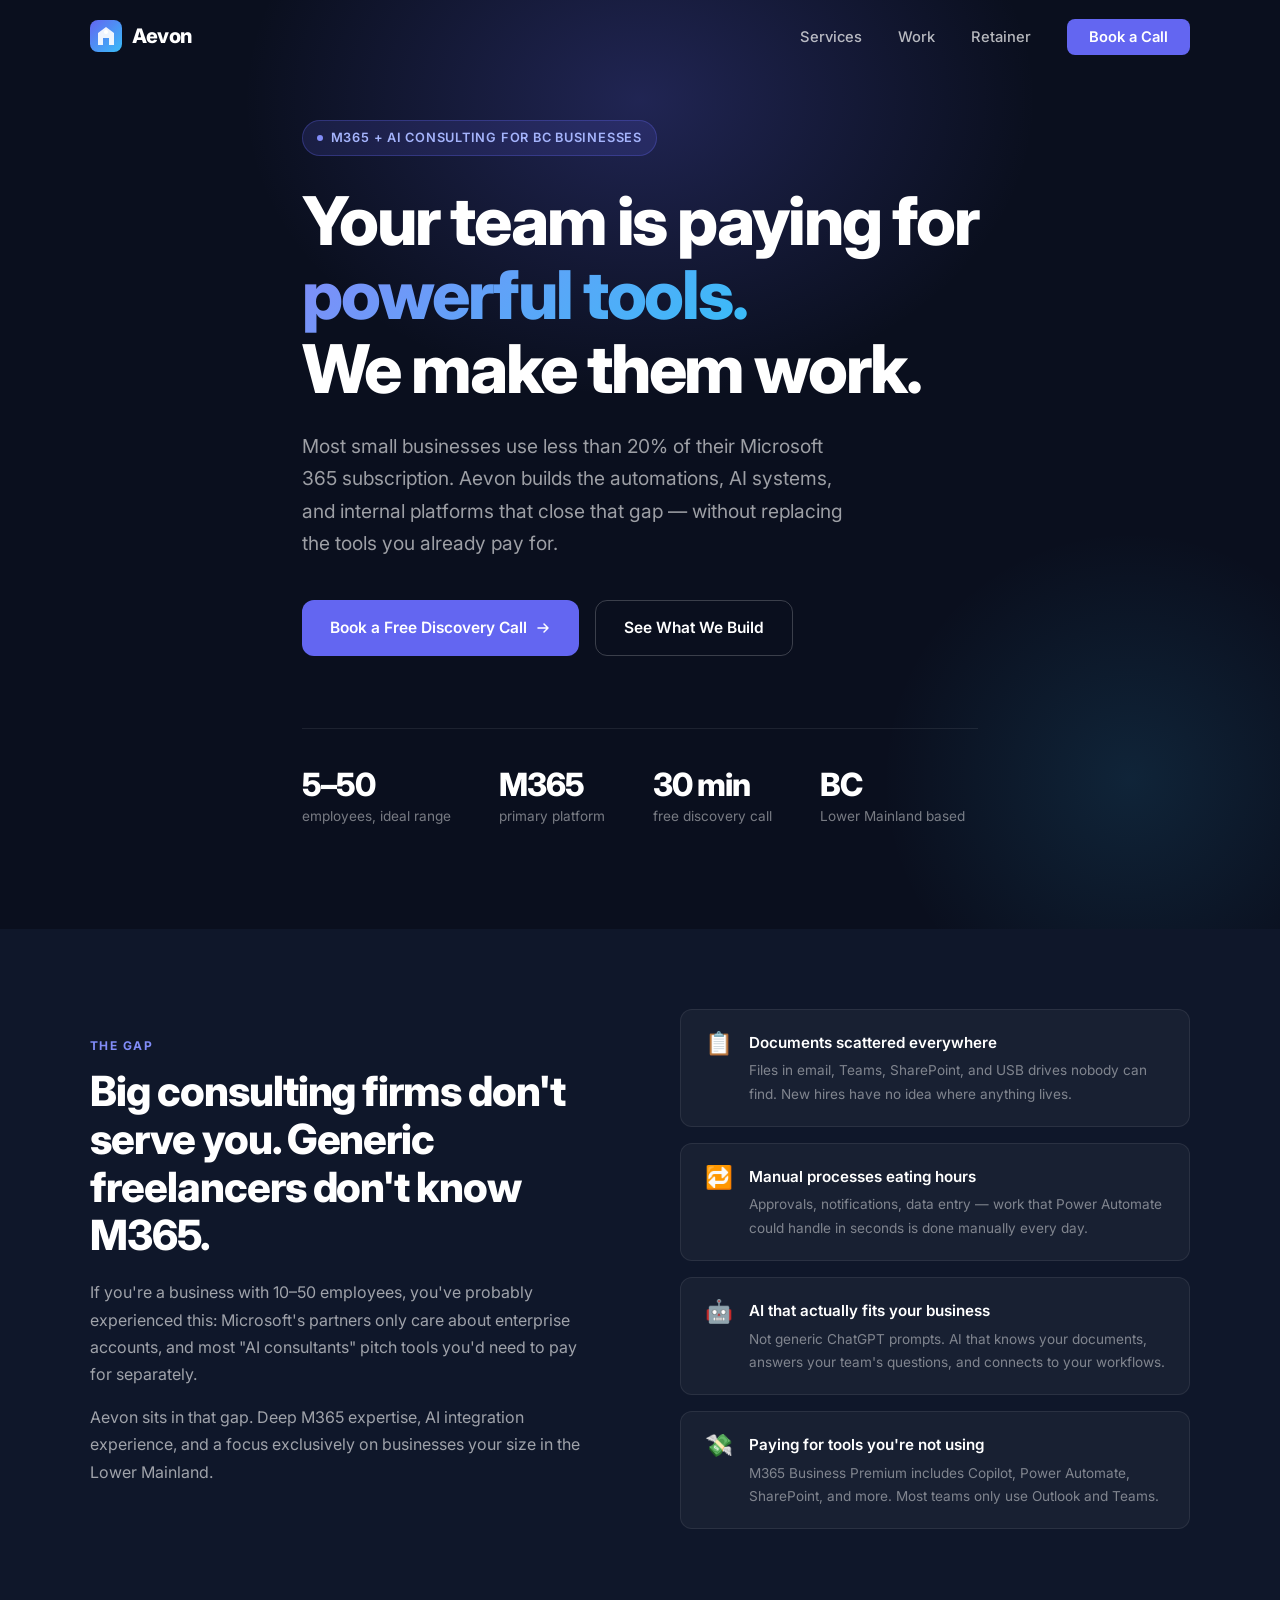
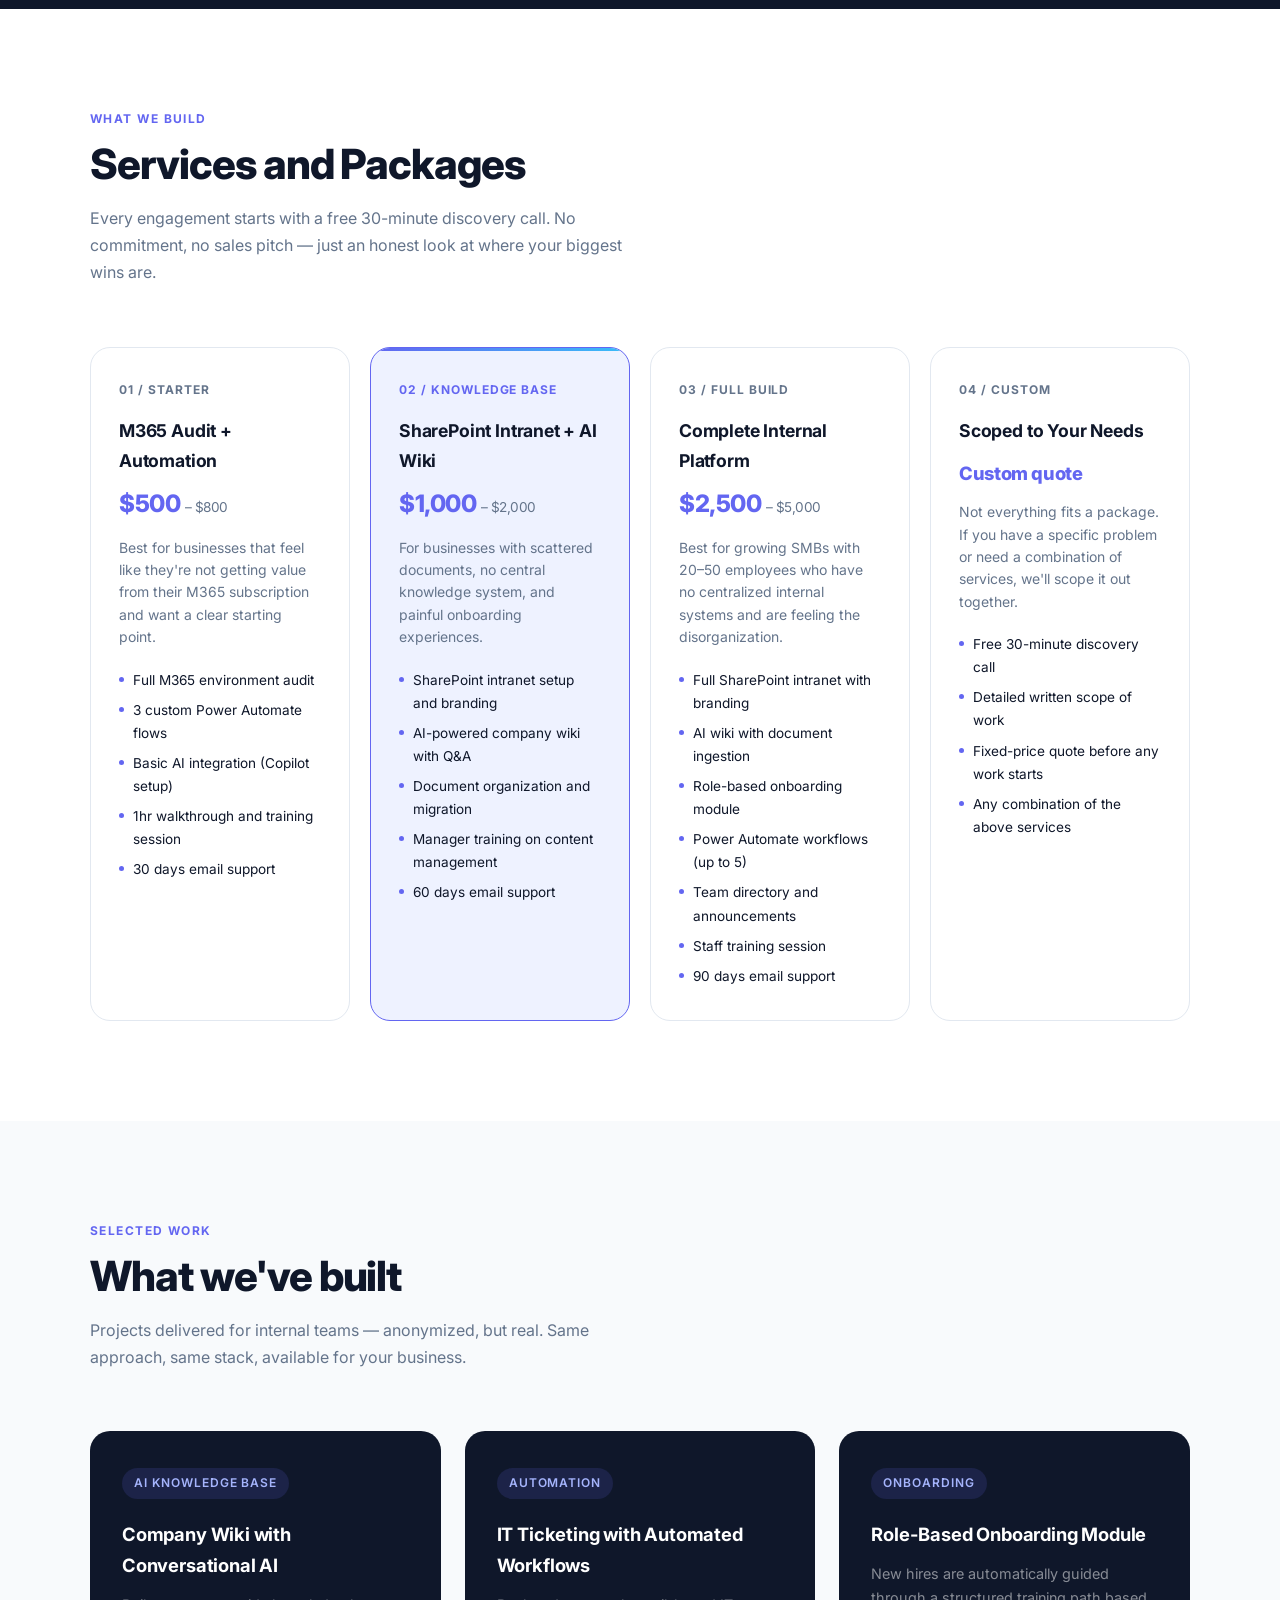
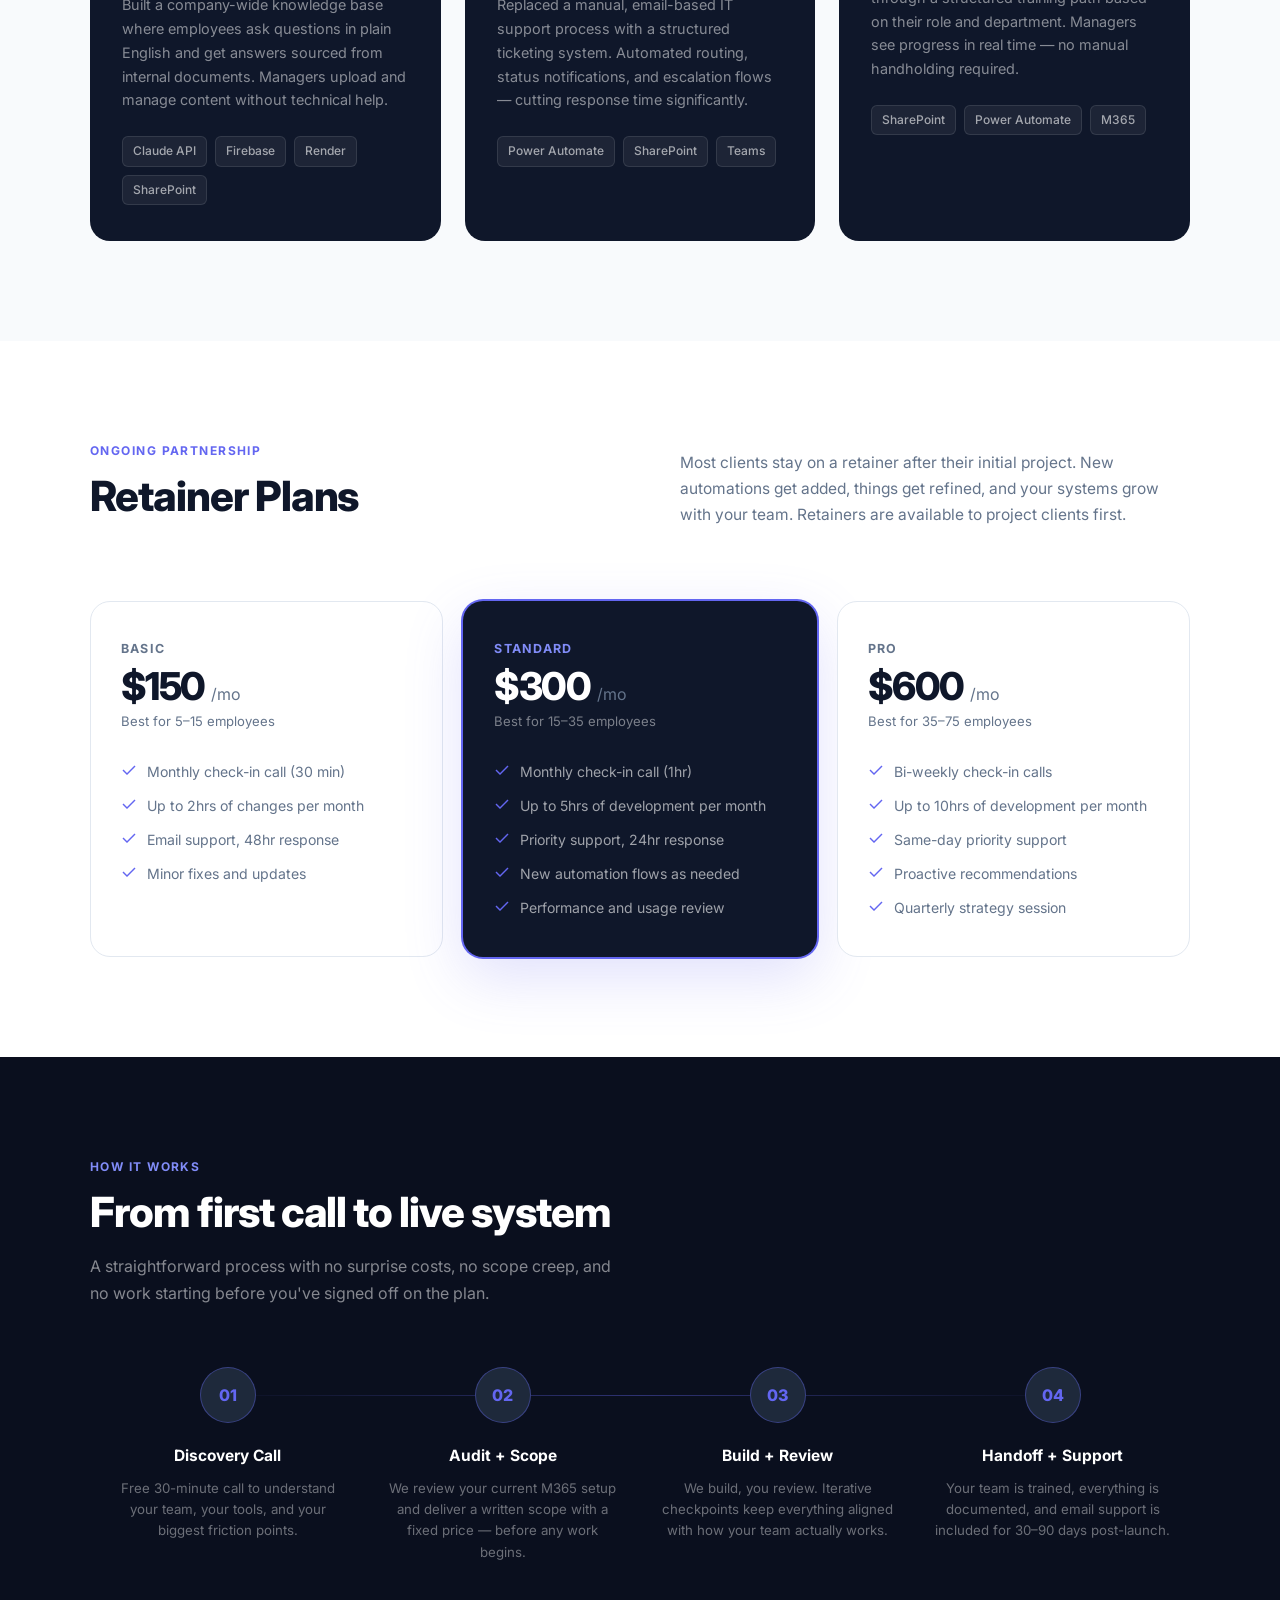
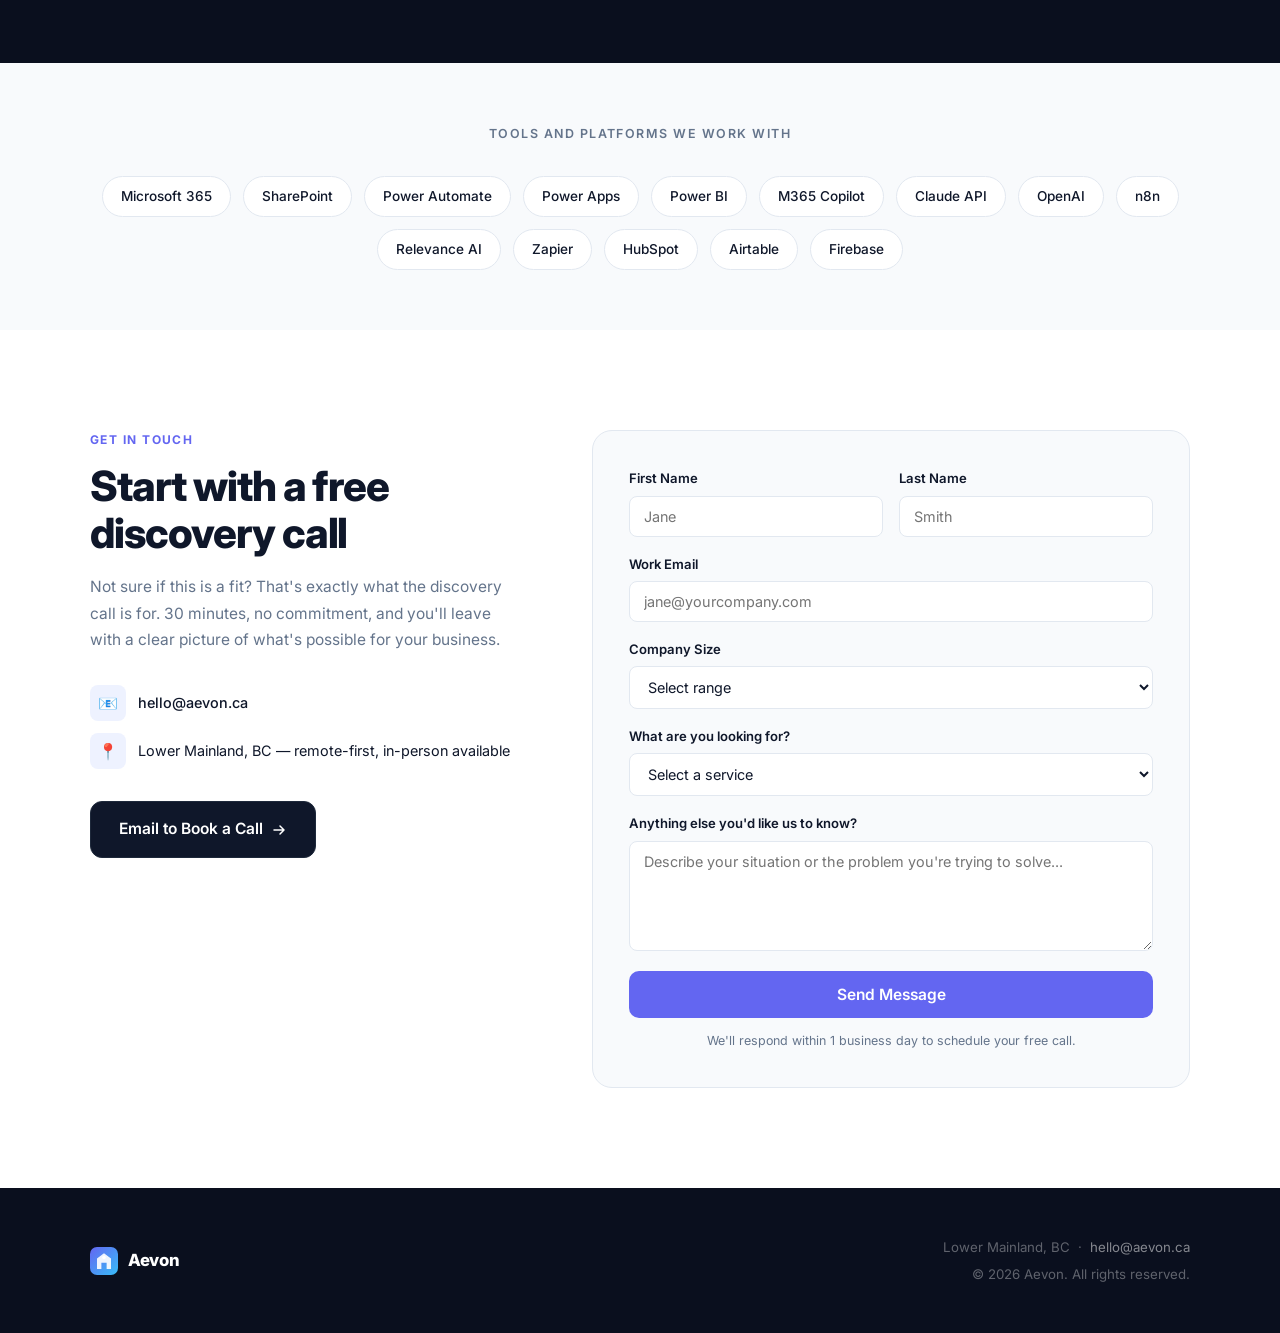
==== index.html @ 048c60d1 "Initial commit — Aevon website" ====
<!DOCTYPE html>
<html lang="en">
<head>
  <meta charset="UTF-8" />
  <meta name="viewport" content="width=device-width, initial-scale=1.0" />
  <title>Aevon | AI & Microsoft 365 Consulting for SMBs</title>
  <meta name="description" content="Aevon helps Lower Mainland businesses build AI-powered workflows and internal systems on Microsoft 365 — the platform you're already paying for." />
  <link rel="preconnect" href="https://fonts.googleapis.com" />
  <link rel="preconnect" href="https://fonts.gstatic.com" crossorigin />
  <link href="https://fonts.googleapis.com/css2?family=Inter:wght@300;400;500;600;700;800&display=swap" rel="stylesheet" />
  <style>
    *, *::before, *::after { box-sizing: border-box; margin: 0; padding: 0; }

    :root {
      --indigo:     #6366F1;
      --indigo-dk:  #4F46E5;
      --indigo-lt:  #EEF2FF;
      --sky:        #38BDF8;
      --dark:       #0A0F1E;
      --dark-2:     #0F172A;
      --dark-3:     #1E293B;
      --slate:      #334155;
      --text:       #0F172A;
      --text-sm:    #64748B;
      --border:     #E2E8F0;
      --bg-alt:     #F8FAFC;
      --white:      #FFFFFF;
      --radius:     12px;
      --radius-lg:  20px;
    }

    html { scroll-behavior: smooth; }

    body {
      font-family: 'Inter', sans-serif;
      font-size: 17px;
      line-height: 1.7;
      color: var(--text);
      background: var(--white);
      overflow-x: hidden;
    }

    /* ── NAV ── */
    nav {
      position: fixed;
      top: 0; left: 0; right: 0;
      z-index: 200;
      padding: 0 32px;
      transition: background 0.3s, box-shadow 0.3s;
    }
    nav.scrolled {
      background: rgba(10, 15, 30, 0.92);
      backdrop-filter: blur(12px);
      box-shadow: 0 1px 0 rgba(255,255,255,0.06);
    }
    .nav-inner {
      max-width: 1100px;
      margin: 0 auto;
      display: flex;
      align-items: center;
      justify-content: space-between;
      height: 72px;
    }
    .nav-logo {
      display: flex;
      align-items: center;
      gap: 10px;
      text-decoration: none;
    }
    .nav-logo-mark {
      width: 32px;
      height: 32px;
    }
    .nav-logo-text {
      font-size: 1.25rem;
      font-weight: 800;
      color: var(--white);
      letter-spacing: -0.02em;
    }
    .nav-links {
      display: flex;
      align-items: center;
      gap: 36px;
      list-style: none;
    }
    .nav-links a {
      text-decoration: none;
      color: rgba(255,255,255,0.7);
      font-weight: 500;
      font-size: 0.92rem;
      transition: color 0.2s;
    }
    .nav-links a:hover { color: var(--white); }
    .nav-cta {
      background: var(--indigo);
      color: var(--white) !important;
      padding: 9px 22px;
      border-radius: 8px;
      font-weight: 600 !important;
      transition: background 0.2s !important;
    }
    .nav-cta:hover { background: var(--indigo-dk) !important; }

    /* ── HERO ── */
    #hero {
      background: var(--dark);
      min-height: 100vh;
      display: flex;
      flex-direction: column;
      justify-content: center;
      padding: 120px 32px 100px;
      position: relative;
      overflow: hidden;
    }
    .hero-glow {
      position: absolute;
      top: -200px; left: 50%;
      transform: translateX(-50%);
      width: 800px; height: 600px;
      background: radial-gradient(ellipse, rgba(99,102,241,0.25) 0%, transparent 70%);
      pointer-events: none;
    }
    .hero-glow-2 {
      position: absolute;
      bottom: -100px; right: -100px;
      width: 500px; height: 500px;
      background: radial-gradient(ellipse, rgba(56,189,248,0.12) 0%, transparent 70%);
      pointer-events: none;
    }
    .hero-inner {
      max-width: 1100px;
      margin: 0 auto;
      position: relative;
      z-index: 1;
    }
    .hero-badge {
      display: inline-flex;
      align-items: center;
      gap: 8px;
      background: rgba(99,102,241,0.15);
      border: 1px solid rgba(99,102,241,0.3);
      color: #A5B4FC;
      font-size: 0.8rem;
      font-weight: 600;
      letter-spacing: 0.06em;
      text-transform: uppercase;
      padding: 6px 14px;
      border-radius: 100px;
      margin-bottom: 28px;
    }
    .hero-badge-dot {
      width: 6px; height: 6px;
      background: #818CF8;
      border-radius: 50%;
      animation: pulse 2s infinite;
    }
    @keyframes pulse {
      0%, 100% { opacity: 1; }
      50% { opacity: 0.4; }
    }
    h1 {
      font-size: clamp(2.6rem, 5.5vw, 4.2rem);
      font-weight: 800;
      line-height: 1.1;
      letter-spacing: -0.03em;
      color: var(--white);
      margin-bottom: 24px;
      max-width: 820px;
    }
    .gradient-text {
      background: linear-gradient(135deg, #818CF8 0%, #38BDF8 100%);
      -webkit-background-clip: text;
      -webkit-text-fill-color: transparent;
      background-clip: text;
    }
    .hero-sub {
      font-size: clamp(1rem, 2vw, 1.2rem);
      color: rgba(255,255,255,0.6);
      max-width: 560px;
      margin-bottom: 40px;
      font-weight: 400;
      line-height: 1.7;
    }
    .hero-ctas {
      display: flex;
      gap: 16px;
      flex-wrap: wrap;
    }
    .btn {
      display: inline-flex;
      align-items: center;
      gap: 8px;
      padding: 14px 28px;
      border-radius: var(--radius);
      font-size: 0.97rem;
      font-weight: 600;
      text-decoration: none;
      transition: all 0.2s;
      cursor: pointer;
      border: none;
    }
    .btn-primary {
      background: var(--indigo);
      color: var(--white);
    }
    .btn-primary:hover { background: var(--indigo-dk); transform: translateY(-1px); box-shadow: 0 8px 24px rgba(99,102,241,0.4); }
    .btn-outline {
      background: transparent;
      color: var(--white);
      border: 1px solid rgba(255,255,255,0.2);
    }
    .btn-outline:hover { border-color: rgba(255,255,255,0.5); background: rgba(255,255,255,0.05); }
    .btn-dark {
      background: var(--dark-2);
      color: var(--white);
      border: 1px solid var(--dark-3);
    }
    .btn-dark:hover { background: var(--dark-3); transform: translateY(-1px); }

    .hero-stats {
      display: flex;
      gap: 48px;
      margin-top: 72px;
      padding-top: 40px;
      border-top: 1px solid rgba(255,255,255,0.08);
      flex-wrap: wrap;
    }
    .stat-item {}
    .stat-num {
      font-size: 2rem;
      font-weight: 800;
      color: var(--white);
      letter-spacing: -0.03em;
      line-height: 1;
    }
    .stat-label {
      font-size: 0.85rem;
      color: rgba(255,255,255,0.45);
      margin-top: 4px;
    }

    /* ── SECTIONS ── */
    section { padding: 100px 32px; }
    .container { max-width: 1100px; margin: 0 auto; }
    .section-label {
      font-size: 0.75rem;
      font-weight: 700;
      letter-spacing: 0.12em;
      text-transform: uppercase;
      color: var(--indigo);
      margin-bottom: 12px;
    }
    h2 {
      font-size: clamp(1.8rem, 3.5vw, 2.6rem);
      font-weight: 800;
      letter-spacing: -0.025em;
      line-height: 1.15;
      margin-bottom: 16px;
    }
    .section-sub {
      color: var(--text-sm);
      max-width: 540px;
      margin-bottom: 60px;
      font-size: 1rem;
    }

    /* ── PROBLEM ── */
    #problem { background: var(--dark-2); padding: 80px 32px; }
    #problem h2 { color: var(--white); }
    .problem-inner {
      max-width: 1100px;
      margin: 0 auto;
      display: grid;
      grid-template-columns: 1fr 1fr;
      gap: 80px;
      align-items: center;
    }
    .problem-text .section-label { color: #818CF8; }
    .problem-text h2 { margin-bottom: 20px; }
    .problem-text p {
      color: rgba(255,255,255,0.6);
      margin-bottom: 16px;
      font-size: 1rem;
    }
    .problem-cards {
      display: flex;
      flex-direction: column;
      gap: 16px;
    }
    .problem-card {
      background: rgba(255,255,255,0.04);
      border: 1px solid rgba(255,255,255,0.08);
      border-radius: var(--radius);
      padding: 20px 24px;
      display: flex;
      align-items: flex-start;
      gap: 16px;
    }
    .problem-icon {
      font-size: 1.4rem;
      line-height: 1;
      flex-shrink: 0;
      margin-top: 2px;
    }
    .problem-card h4 {
      font-size: 0.95rem;
      font-weight: 600;
      color: var(--white);
      margin-bottom: 4px;
    }
    .problem-card p {
      font-size: 0.85rem;
      color: rgba(255,255,255,0.45);
      margin: 0;
    }

    /* ── SERVICES ── */
    #services { background: var(--white); }
    .services-grid {
      display: grid;
      grid-template-columns: repeat(auto-fit, minmax(260px, 1fr));
      gap: 20px;
    }
    .service-card {
      border: 1px solid var(--border);
      border-radius: var(--radius-lg);
      padding: 32px 28px;
      background: var(--white);
      transition: all 0.25s;
      position: relative;
      overflow: hidden;
    }
    .service-card::before {
      content: '';
      position: absolute;
      top: 0; left: 0; right: 0;
      height: 3px;
      background: linear-gradient(90deg, var(--indigo), var(--sky));
      opacity: 0;
      transition: opacity 0.25s;
    }
    .service-card:hover {
      box-shadow: 0 12px 40px rgba(0,0,0,0.1);
      transform: translateY(-3px);
      border-color: transparent;
    }
    .service-card:hover::before { opacity: 1; }
    .service-card.featured {
      border-color: var(--indigo);
      background: var(--indigo-lt);
    }
    .service-card.featured::before { opacity: 1; }
    .service-num {
      font-size: 0.75rem;
      font-weight: 700;
      color: var(--text-sm);
      letter-spacing: 0.08em;
      text-transform: uppercase;
      margin-bottom: 16px;
    }
    .service-card.featured .service-num { color: var(--indigo); }
    .service-card h3 {
      font-size: 1.1rem;
      font-weight: 700;
      color: var(--text);
      margin-bottom: 8px;
      letter-spacing: -0.01em;
    }
    .service-price {
      font-size: 1.5rem;
      font-weight: 800;
      color: var(--indigo);
      letter-spacing: -0.02em;
      margin-bottom: 12px;
    }
    .service-price span {
      font-size: 0.85rem;
      font-weight: 400;
      color: var(--text-sm);
    }
    .service-desc {
      font-size: 0.875rem;
      color: var(--text-sm);
      margin-bottom: 20px;
      line-height: 1.6;
    }
    .service-includes {
      list-style: none;
      display: flex;
      flex-direction: column;
      gap: 7px;
    }
    .service-includes li {
      font-size: 0.85rem;
      color: var(--text);
      display: flex;
      gap: 9px;
      align-items: flex-start;
    }
    .service-includes li::before {
      content: '';
      width: 5px; height: 5px;
      background: var(--indigo);
      border-radius: 50%;
      flex-shrink: 0;
      margin-top: 8px;
    }

    /* ── CASE STUDIES ── */
    #work { background: var(--bg-alt); }
    .work-grid {
      display: grid;
      grid-template-columns: repeat(auto-fit, minmax(320px, 1fr));
      gap: 24px;
    }
    .work-card {
      background: var(--dark-2);
      border-radius: var(--radius-lg);
      padding: 36px 32px;
      transition: transform 0.25s;
    }
    .work-card:hover { transform: translateY(-3px); }
    .work-tag {
      display: inline-block;
      background: rgba(99,102,241,0.15);
      color: #A5B4FC;
      font-size: 0.75rem;
      font-weight: 600;
      letter-spacing: 0.08em;
      text-transform: uppercase;
      padding: 5px 12px;
      border-radius: 100px;
      margin-bottom: 20px;
    }
    .work-card h3 {
      font-size: 1.15rem;
      font-weight: 700;
      color: var(--white);
      margin-bottom: 12px;
      letter-spacing: -0.01em;
    }
    .work-card p {
      font-size: 0.9rem;
      color: rgba(255,255,255,0.5);
      margin-bottom: 24px;
      line-height: 1.65;
    }
    .work-stack {
      display: flex;
      flex-wrap: wrap;
      gap: 8px;
    }
    .stack-tag {
      background: rgba(255,255,255,0.06);
      border: 1px solid rgba(255,255,255,0.1);
      color: rgba(255,255,255,0.6);
      font-size: 0.75rem;
      font-weight: 500;
      padding: 4px 10px;
      border-radius: 6px;
    }

    /* ── RETAINER / PRICING ── */
    #pricing { background: var(--white); }
    .pricing-intro {
      display: grid;
      grid-template-columns: 1fr 1fr;
      gap: 80px;
      align-items: center;
      margin-bottom: 64px;
    }
    .pricing-intro p { color: var(--text-sm); font-size: 0.97rem; }
    .pricing-grid {
      display: grid;
      grid-template-columns: repeat(3, 1fr);
      gap: 20px;
    }
    .pricing-card {
      border: 1px solid var(--border);
      border-radius: var(--radius-lg);
      padding: 36px 30px;
      background: var(--white);
      transition: all 0.25s;
    }
    .pricing-card:hover { box-shadow: 0 12px 40px rgba(0,0,0,0.08); transform: translateY(-2px); }
    .pricing-card.featured {
      background: var(--dark-2);
      border-color: transparent;
      box-shadow: 0 0 0 2px var(--indigo), 0 20px 60px rgba(99,102,241,0.2);
    }
    .pricing-tier {
      font-size: 0.78rem;
      font-weight: 700;
      letter-spacing: 0.1em;
      text-transform: uppercase;
      color: var(--text-sm);
      margin-bottom: 8px;
    }
    .pricing-card.featured .pricing-tier { color: #818CF8; }
    .pricing-amount {
      font-size: 2.4rem;
      font-weight: 800;
      letter-spacing: -0.04em;
      color: var(--text);
      line-height: 1;
      margin-bottom: 4px;
    }
    .pricing-card.featured .pricing-amount { color: var(--white); }
    .pricing-amount span {
      font-size: 1rem;
      font-weight: 400;
      color: var(--text-sm);
      letter-spacing: 0;
    }
    .pricing-size {
      font-size: 0.82rem;
      color: var(--text-sm);
      margin-bottom: 28px;
    }
    .pricing-card.featured .pricing-size { color: rgba(255,255,255,0.45); }
    .pricing-list {
      list-style: none;
      display: flex;
      flex-direction: column;
      gap: 10px;
    }
    .pricing-list li {
      font-size: 0.88rem;
      color: var(--text-sm);
      display: flex;
      gap: 10px;
      align-items: flex-start;
    }
    .pricing-card.featured .pricing-list li { color: rgba(255,255,255,0.6); }
    .pricing-list li::before {
      content: '';
      width: 16px; height: 16px;
      background: url("data:image/svg+xml,%3Csvg xmlns='http://www.w3.org/2000/svg' viewBox='0 0 16 16'%3E%3Cpath fill='%236366F1' d='M13.5 3.5L6 11 2.5 7.5l-1 1L6 13l8.5-8.5z'/%3E%3C/svg%3E") center/contain no-repeat;
      flex-shrink: 0;
      margin-top: 2px;
    }

    /* ── PROCESS ── */
    #process { background: var(--dark); padding: 100px 32px; }
    #process .section-label { color: #818CF8; }
    #process h2 { color: var(--white); }
    #process .section-sub { color: rgba(255,255,255,0.5); }
    .process-steps {
      display: grid;
      grid-template-columns: repeat(4, 1fr);
      gap: 0;
      margin-top: 60px;
      position: relative;
    }
    .process-steps::before {
      content: '';
      position: absolute;
      top: 28px; left: 10%; right: 10%;
      height: 1px;
      background: linear-gradient(90deg, transparent, rgba(99,102,241,0.4), transparent);
    }
    .process-step {
      text-align: center;
      padding: 0 20px;
      position: relative;
      z-index: 1;
    }
    .step-circle {
      width: 56px; height: 56px;
      border-radius: 50%;
      background: var(--dark-3);
      border: 1px solid rgba(99,102,241,0.4);
      display: flex;
      align-items: center;
      justify-content: center;
      margin: 0 auto 20px;
      font-size: 1rem;
      font-weight: 800;
      color: var(--indigo);
    }
    .process-step h4 {
      font-size: 0.97rem;
      font-weight: 700;
      color: var(--white);
      margin-bottom: 8px;
    }
    .process-step p {
      font-size: 0.83rem;
      color: rgba(255,255,255,0.4);
      line-height: 1.6;
    }

    /* ── STACK ── */
    #stack { background: var(--bg-alt); padding: 60px 32px; }
    .stack-inner {
      max-width: 1100px;
      margin: 0 auto;
      text-align: center;
    }
    .stack-label {
      font-size: 0.78rem;
      font-weight: 600;
      letter-spacing: 0.12em;
      text-transform: uppercase;
      color: var(--text-sm);
      margin-bottom: 32px;
    }
    .stack-pills {
      display: flex;
      flex-wrap: wrap;
      justify-content: center;
      gap: 12px;
    }
    .stack-pill {
      background: var(--white);
      border: 1px solid var(--border);
      color: var(--text);
      font-size: 0.85rem;
      font-weight: 500;
      padding: 8px 18px;
      border-radius: 100px;
      transition: all 0.2s;
    }
    .stack-pill:hover {
      border-color: var(--indigo);
      color: var(--indigo);
      background: var(--indigo-lt);
    }

    /* ── CTA / CONTACT ── */
    #contact { background: var(--white); }
    .contact-inner {
      max-width: 1100px;
      margin: 0 auto;
      display: grid;
      grid-template-columns: 1fr 1fr;
      gap: 80px;
      align-items: start;
    }
    .contact-left h2 { margin-bottom: 16px; }
    .contact-left p { color: var(--text-sm); font-size: 0.97rem; margin-bottom: 32px; }
    .contact-detail {
      display: flex;
      flex-direction: column;
      gap: 12px;
      margin-bottom: 32px;
    }
    .contact-row {
      display: flex;
      align-items: center;
      gap: 12px;
      font-size: 0.9rem;
    }
    .contact-row-icon {
      width: 36px; height: 36px;
      border-radius: 8px;
      background: var(--indigo-lt);
      display: flex;
      align-items: center;
      justify-content: center;
      font-size: 1rem;
      flex-shrink: 0;
    }
    .contact-row a {
      color: var(--text);
      text-decoration: none;
      font-weight: 500;
    }
    .contact-row a:hover { color: var(--indigo); }
    .contact-form {
      background: var(--bg-alt);
      border: 1px solid var(--border);
      border-radius: var(--radius-lg);
      padding: 36px;
    }
    .form-row {
      display: grid;
      grid-template-columns: 1fr 1fr;
      gap: 16px;
    }
    .form-group {
      display: flex;
      flex-direction: column;
      gap: 6px;
      margin-bottom: 16px;
    }
    .form-group label {
      font-size: 0.82rem;
      font-weight: 600;
      color: var(--text);
    }
    .form-group input,
    .form-group select,
    .form-group textarea {
      padding: 11px 14px;
      border: 1px solid var(--border);
      border-radius: 8px;
      font-family: 'Inter', sans-serif;
      font-size: 0.9rem;
      color: var(--text);
      background: var(--white);
      transition: border-color 0.2s, box-shadow 0.2s;
      outline: none;
    }
    .form-group input:focus,
    .form-group select:focus,
    .form-group textarea:focus {
      border-color: var(--indigo);
      box-shadow: 0 0 0 3px rgba(99,102,241,0.1);
    }
    .form-group textarea { resize: vertical; min-height: 110px; }
    .form-submit {
      width: 100%;
      padding: 14px;
      background: var(--indigo);
      color: var(--white);
      border: none;
      border-radius: 10px;
      font-family: 'Inter', sans-serif;
      font-size: 0.97rem;
      font-weight: 600;
      cursor: pointer;
      transition: all 0.2s;
      margin-top: 4px;
    }
    .form-submit:hover { background: var(--indigo-dk); transform: translateY(-1px); box-shadow: 0 6px 20px rgba(99,102,241,0.35); }
    .form-note { font-size: 0.78rem; color: var(--text-sm); margin-top: 12px; text-align: center; }

    /* ── FOOTER ── */
    footer {
      background: var(--dark);
      padding: 48px 32px;
    }
    .footer-inner {
      max-width: 1100px;
      margin: 0 auto;
      display: flex;
      justify-content: space-between;
      align-items: center;
    }
    .footer-logo {
      display: flex;
      align-items: center;
      gap: 10px;
    }
    .footer-logo-text {
      font-size: 1.05rem;
      font-weight: 800;
      color: var(--white);
      letter-spacing: -0.02em;
    }
    .footer-right {
      text-align: right;
      font-size: 0.83rem;
      color: rgba(255,255,255,0.35);
    }
    .footer-right a { color: rgba(255,255,255,0.5); text-decoration: none; }
    .footer-right a:hover { color: var(--white); }

    /* ── RESPONSIVE ── */
    @media (max-width: 900px) {
      .problem-inner,
      .pricing-intro,
      .contact-inner { grid-template-columns: 1fr; gap: 40px; }
      .pricing-grid { grid-template-columns: 1fr; max-width: 420px; }
      .process-steps { grid-template-columns: 1fr 1fr; gap: 40px; }
      .process-steps::before { display: none; }
    }
    @media (max-width: 640px) {
      section { padding: 72px 20px; }
      nav { padding: 0 20px; }
      #hero { padding: 110px 20px 80px; }
      .nav-links { display: none; }
      .form-row { grid-template-columns: 1fr; }
      .process-steps { grid-template-columns: 1fr; }
      .footer-inner { flex-direction: column; gap: 16px; text-align: center; }
      .footer-right { text-align: center; }
      .hero-stats { gap: 28px; }
    }
  </style>
</head>
<body>

<!-- NAV -->
<nav id="nav">
  <div class="nav-inner">
    <a href="#" class="nav-logo">
      <svg class="nav-logo-mark" viewBox="0 0 32 32" fill="none" xmlns="http://www.w3.org/2000/svg">
        <rect width="32" height="32" rx="8" fill="url(#logo-grad)"/>
        <path d="M16 7L8 13v12h5v-7h6v7h5V13L16 7z" fill="white" fill-opacity="0.9"/>
        <circle cx="16" cy="12" r="2" fill="white"/>
        <defs>
          <linearGradient id="logo-grad" x1="0" y1="0" x2="32" y2="32" gradientUnits="userSpaceOnUse">
            <stop stop-color="#6366F1"/>
            <stop offset="1" stop-color="#38BDF8"/>
          </linearGradient>
        </defs>
      </svg>
      <span class="nav-logo-text">Aevon</span>
    </a>
    <ul class="nav-links">
      <li><a href="#services">Services</a></li>
      <li><a href="#work">Work</a></li>
      <li><a href="#pricing">Retainer</a></li>
      <li><a href="#contact" class="nav-cta">Book a Call</a></li>
    </ul>
  </div>
</nav>

<!-- HERO -->
<section id="hero">
  <div class="hero-glow"></div>
  <div class="hero-glow-2"></div>
  <div class="hero-inner">
    <div class="hero-badge">
      <span class="hero-badge-dot"></span>
      M365 + AI Consulting for BC Businesses
    </div>
    <h1>Your team is paying for<br><span class="gradient-text">powerful tools.</span><br>We make them work.</h1>
    <p class="hero-sub">Most small businesses use less than 20% of their Microsoft 365 subscription. Aevon builds the automations, AI systems, and internal platforms that close that gap — without replacing the tools you already pay for.</p>
    <div class="hero-ctas">
      <a href="#contact" class="btn btn-primary">
        Book a Free Discovery Call
        <svg width="16" height="16" viewBox="0 0 16 16" fill="none"><path d="M3 8h10M9 4l4 4-4 4" stroke="currentColor" stroke-width="1.5" stroke-linecap="round" stroke-linejoin="round"/></svg>
      </a>
      <a href="#services" class="btn btn-outline">See What We Build</a>
    </div>
    <div class="hero-stats">
      <div class="stat-item">
        <div class="stat-num">5–50</div>
        <div class="stat-label">employees, ideal range</div>
      </div>
      <div class="stat-item">
        <div class="stat-num">M365</div>
        <div class="stat-label">primary platform</div>
      </div>
      <div class="stat-item">
        <div class="stat-num">30 min</div>
        <div class="stat-label">free discovery call</div>
      </div>
      <div class="stat-item">
        <div class="stat-num">BC</div>
        <div class="stat-label">Lower Mainland based</div>
      </div>
    </div>
  </div>
</section>

<!-- PROBLEM -->
<section id="problem">
  <div class="problem-inner">
    <div class="problem-text">
      <div class="section-label">The Gap</div>
      <h2>Big consulting firms don't serve you. Generic freelancers don't know M365.</h2>
      <p>If you're a business with 10–50 employees, you've probably experienced this: Microsoft's partners only care about enterprise accounts, and most "AI consultants" pitch tools you'd need to pay for separately.</p>
      <p>Aevon sits in that gap. Deep M365 expertise, AI integration experience, and a focus exclusively on businesses your size in the Lower Mainland.</p>
    </div>
    <div class="problem-cards">
      <div class="problem-card">
        <div class="problem-icon">📋</div>
        <div>
          <h4>Documents scattered everywhere</h4>
          <p>Files in email, Teams, SharePoint, and USB drives nobody can find. New hires have no idea where anything lives.</p>
        </div>
      </div>
      <div class="problem-card">
        <div class="problem-icon">🔁</div>
        <div>
          <h4>Manual processes eating hours</h4>
          <p>Approvals, notifications, data entry — work that Power Automate could handle in seconds is done manually every day.</p>
        </div>
      </div>
      <div class="problem-card">
        <div class="problem-icon">🤖</div>
        <div>
          <h4>AI that actually fits your business</h4>
          <p>Not generic ChatGPT prompts. AI that knows your documents, answers your team's questions, and connects to your workflows.</p>
        </div>
      </div>
      <div class="problem-card">
        <div class="problem-icon">💸</div>
        <div>
          <h4>Paying for tools you're not using</h4>
          <p>M365 Business Premium includes Copilot, Power Automate, SharePoint, and more. Most teams only use Outlook and Teams.</p>
        </div>
      </div>
    </div>
  </div>
</section>

<!-- SERVICES -->
<section id="services">
  <div class="container">
    <div class="section-label">What We Build</div>
    <h2>Services and Packages</h2>
    <p class="section-sub">Every engagement starts with a free 30-minute discovery call. No commitment, no sales pitch — just an honest look at where your biggest wins are.</p>

    <div class="services-grid">

      <div class="service-card">
        <div class="service-num">01 / Starter</div>
        <h3>M365 Audit + Automation</h3>
        <div class="service-price">$500 <span>– $800</span></div>
        <p class="service-desc">Best for businesses that feel like they're not getting value from their M365 subscription and want a clear starting point.</p>
        <ul class="service-includes">
          <li>Full M365 environment audit</li>
          <li>3 custom Power Automate flows</li>
          <li>Basic AI integration (Copilot setup)</li>
          <li>1hr walkthrough and training session</li>
          <li>30 days email support</li>
        </ul>
      </div>

      <div class="service-card featured">
        <div class="service-num">02 / Knowledge Base</div>
        <h3>SharePoint Intranet + AI Wiki</h3>
        <div class="service-price">$1,000 <span>– $2,000</span></div>
        <p class="service-desc">For businesses with scattered documents, no central knowledge system, and painful onboarding experiences.</p>
        <ul class="service-includes">
          <li>SharePoint intranet setup and branding</li>
          <li>AI-powered company wiki with Q&A</li>
          <li>Document organization and migration</li>
          <li>Manager training on content management</li>
          <li>60 days email support</li>
        </ul>
      </div>

      <div class="service-card">
        <div class="service-num">03 / Full Build</div>
        <h3>Complete Internal Platform</h3>
        <div class="service-price">$2,500 <span>– $5,000</span></div>
        <p class="service-desc">Best for growing SMBs with 20–50 employees who have no centralized internal systems and are feeling the disorganization.</p>
        <ul class="service-includes">
          <li>Full SharePoint intranet with branding</li>
          <li>AI wiki with document ingestion</li>
          <li>Role-based onboarding module</li>
          <li>Power Automate workflows (up to 5)</li>
          <li>Team directory and announcements</li>
          <li>Staff training session</li>
          <li>90 days email support</li>
        </ul>
      </div>

      <div class="service-card">
        <div class="service-num">04 / Custom</div>
        <h3>Scoped to Your Needs</h3>
        <div class="service-price" style="font-size:1.15rem; padding-top:4px;">Custom quote</div>
        <p class="service-desc">Not everything fits a package. If you have a specific problem or need a combination of services, we'll scope it out together.</p>
        <ul class="service-includes">
          <li>Free 30-minute discovery call</li>
          <li>Detailed written scope of work</li>
          <li>Fixed-price quote before any work starts</li>
          <li>Any combination of the above services</li>
        </ul>
      </div>

    </div>
  </div>
</section>

<!-- CASE STUDIES -->
<section id="work">
  <div class="container">
    <div class="section-label">Selected Work</div>
    <h2>What we've built</h2>
    <p class="section-sub">Projects delivered for internal teams — anonymized, but real. Same approach, same stack, available for your business.</p>

    <div class="work-grid">

      <div class="work-card">
        <span class="work-tag">AI Knowledge Base</span>
        <h3>Company Wiki with Conversational AI</h3>
        <p>Built a company-wide knowledge base where employees ask questions in plain English and get answers sourced from internal documents. Managers upload and manage content without technical help.</p>
        <div class="work-stack">
          <span class="stack-tag">Claude API</span>
          <span class="stack-tag">Firebase</span>
          <span class="stack-tag">Render</span>
          <span class="stack-tag">SharePoint</span>
        </div>
      </div>

      <div class="work-card">
        <span class="work-tag">Automation</span>
        <h3>IT Ticketing with Automated Workflows</h3>
        <p>Replaced a manual, email-based IT support process with a structured ticketing system. Automated routing, status notifications, and escalation flows — cutting response time significantly.</p>
        <div class="work-stack">
          <span class="stack-tag">Power Automate</span>
          <span class="stack-tag">SharePoint</span>
          <span class="stack-tag">Teams</span>
        </div>
      </div>

      <div class="work-card">
        <span class="work-tag">Onboarding</span>
        <h3>Role-Based Onboarding Module</h3>
        <p>New hires are automatically guided through a structured training path based on their role and department. Managers see progress in real time — no manual handholding required.</p>
        <div class="work-stack">
          <span class="stack-tag">SharePoint</span>
          <span class="stack-tag">Power Automate</span>
          <span class="stack-tag">M365</span>
        </div>
      </div>

    </div>
  </div>
</section>

<!-- RETAINER PRICING -->
<section id="pricing">
  <div class="container">
    <div class="pricing-intro">
      <div>
        <div class="section-label">Ongoing Partnership</div>
        <h2>Retainer Plans</h2>
      </div>
      <div>
        <p>Most clients stay on a retainer after their initial project. New automations get added, things get refined, and your systems grow with your team. Retainers are available to project clients first.</p>
      </div>
    </div>

    <div class="pricing-grid">

      <div class="pricing-card">
        <div class="pricing-tier">Basic</div>
        <div class="pricing-amount">$150 <span>/mo</span></div>
        <div class="pricing-size">Best for 5–15 employees</div>
        <ul class="pricing-list">
          <li>Monthly check-in call (30 min)</li>
          <li>Up to 2hrs of changes per month</li>
          <li>Email support, 48hr response</li>
          <li>Minor fixes and updates</li>
        </ul>
      </div>

      <div class="pricing-card featured">
        <div class="pricing-tier">Standard</div>
        <div class="pricing-amount">$300 <span>/mo</span></div>
        <div class="pricing-size">Best for 15–35 employees</div>
        <ul class="pricing-list">
          <li>Monthly check-in call (1hr)</li>
          <li>Up to 5hrs of development per month</li>
          <li>Priority support, 24hr response</li>
          <li>New automation flows as needed</li>
          <li>Performance and usage review</li>
        </ul>
      </div>

      <div class="pricing-card">
        <div class="pricing-tier">Pro</div>
        <div class="pricing-amount">$600 <span>/mo</span></div>
        <div class="pricing-size">Best for 35–75 employees</div>
        <ul class="pricing-list">
          <li>Bi-weekly check-in calls</li>
          <li>Up to 10hrs of development per month</li>
          <li>Same-day priority support</li>
          <li>Proactive recommendations</li>
          <li>Quarterly strategy session</li>
        </ul>
      </div>

    </div>
  </div>
</section>

<!-- PROCESS -->
<section id="process">
  <div class="container">
    <div class="section-label">How It Works</div>
    <h2>From first call to live system</h2>
    <p class="section-sub">A straightforward process with no surprise costs, no scope creep, and no work starting before you've signed off on the plan.</p>

    <div class="process-steps">
      <div class="process-step">
        <div class="step-circle">01</div>
        <h4>Discovery Call</h4>
        <p>Free 30-minute call to understand your team, your tools, and your biggest friction points.</p>
      </div>
      <div class="process-step">
        <div class="step-circle">02</div>
        <h4>Audit + Scope</h4>
        <p>We review your current M365 setup and deliver a written scope with a fixed price — before any work begins.</p>
      </div>
      <div class="process-step">
        <div class="step-circle">03</div>
        <h4>Build + Review</h4>
        <p>We build, you review. Iterative checkpoints keep everything aligned with how your team actually works.</p>
      </div>
      <div class="process-step">
        <div class="step-circle">04</div>
        <h4>Handoff + Support</h4>
        <p>Your team is trained, everything is documented, and email support is included for 30–90 days post-launch.</p>
      </div>
    </div>
  </div>
</section>

<!-- STACK -->
<section id="stack">
  <div class="stack-inner">
    <div class="stack-label">Tools and platforms we work with</div>
    <div class="stack-pills">
      <span class="stack-pill">Microsoft 365</span>
      <span class="stack-pill">SharePoint</span>
      <span class="stack-pill">Power Automate</span>
      <span class="stack-pill">Power Apps</span>
      <span class="stack-pill">Power BI</span>
      <span class="stack-pill">M365 Copilot</span>
      <span class="stack-pill">Claude API</span>
      <span class="stack-pill">OpenAI</span>
      <span class="stack-pill">n8n</span>
      <span class="stack-pill">Relevance AI</span>
      <span class="stack-pill">Zapier</span>
      <span class="stack-pill">HubSpot</span>
      <span class="stack-pill">Airtable</span>
      <span class="stack-pill">Firebase</span>
    </div>
  </div>
</section>

<!-- CONTACT -->
<section id="contact">
  <div class="contact-inner">
    <div class="contact-left">
      <div class="section-label">Get in Touch</div>
      <h2>Start with a free discovery call</h2>
      <p>Not sure if this is a fit? That's exactly what the discovery call is for. 30 minutes, no commitment, and you'll leave with a clear picture of what's possible for your business.</p>
      <div class="contact-detail">
        <div class="contact-row">
          <div class="contact-row-icon">📧</div>
          <a href="mailto:hello@aevon.ca">hello@aevon.ca</a>
        </div>
        <div class="contact-row">
          <div class="contact-row-icon">📍</div>
          <span>Lower Mainland, BC &mdash; remote-first, in-person available</span>
        </div>
      </div>
      <a href="mailto:hello@aevon.ca?subject=Discovery Call Request&body=Hi, I'd like to book a free discovery call." class="btn btn-dark">
        Email to Book a Call
        <svg width="16" height="16" viewBox="0 0 16 16" fill="none"><path d="M3 8h10M9 4l4 4-4 4" stroke="currentColor" stroke-width="1.5" stroke-linecap="round" stroke-linejoin="round"/></svg>
      </a>
    </div>
    <div class="contact-form">
      <form action="mailto:hello@aevon.ca" method="GET" enctype="text/plain">
        <div class="form-row">
          <div class="form-group">
            <label>First Name</label>
            <input type="text" name="First Name" placeholder="Jane" required />
          </div>
          <div class="form-group">
            <label>Last Name</label>
            <input type="text" name="Last Name" placeholder="Smith" />
          </div>
        </div>
        <div class="form-group">
          <label>Work Email</label>
          <input type="email" name="Email" placeholder="jane@yourcompany.com" required />
        </div>
        <div class="form-group">
          <label>Company Size</label>
          <select name="Company Size">
            <option value="">Select range</option>
            <option>1–10 employees</option>
            <option>11–25 employees</option>
            <option>26–50 employees</option>
            <option>50+ employees</option>
          </select>
        </div>
        <div class="form-group">
          <label>What are you looking for?</label>
          <select name="Service">
            <option value="">Select a service</option>
            <option>M365 Audit + Automation (Starter)</option>
            <option>SharePoint Intranet + AI Wiki</option>
            <option>Complete Internal Platform (Full Build)</option>
            <option>Retainer / Ongoing Support</option>
            <option>Not sure yet — just exploring</option>
          </select>
        </div>
        <div class="form-group">
          <label>Anything else you'd like us to know?</label>
          <textarea name="Message" placeholder="Describe your situation or the problem you're trying to solve..."></textarea>
        </div>
        <button type="submit" class="form-submit">Send Message</button>
        <p class="form-note">We'll respond within 1 business day to schedule your free call.</p>
      </form>
    </div>
  </div>
</section>

<!-- FOOTER -->
<footer>
  <div class="footer-inner">
    <div class="footer-logo">
      <svg width="28" height="28" viewBox="0 0 32 32" fill="none" xmlns="http://www.w3.org/2000/svg">
        <rect width="32" height="32" rx="8" fill="url(#footer-grad)"/>
        <path d="M16 7L8 13v12h5v-7h6v7h5V13L16 7z" fill="white" fill-opacity="0.9"/>
        <circle cx="16" cy="12" r="2" fill="white"/>
        <defs>
          <linearGradient id="footer-grad" x1="0" y1="0" x2="32" y2="32" gradientUnits="userSpaceOnUse">
            <stop stop-color="#6366F1"/>
            <stop offset="1" stop-color="#38BDF8"/>
          </linearGradient>
        </defs>
      </svg>
      <span class="footer-logo-text">Aevon</span>
    </div>
    <div class="footer-right">
      <div>Lower Mainland, BC &nbsp;&middot;&nbsp; <a href="mailto:hello@aevon.ca">hello@aevon.ca</a></div>
      <div style="margin-top: 4px;">&copy; 2026 Aevon. All rights reserved.</div>
    </div>
  </div>
</footer>

<script>
  // Nav scroll effect
  const nav = document.getElementById('nav');
  window.addEventListener('scroll', () => {
    nav.classList.toggle('scrolled', window.scrollY > 40);
  });
  // Trigger on load in case page is already scrolled
  if (window.scrollY > 40) nav.classList.add('scrolled');
</script>

</body>
</html>
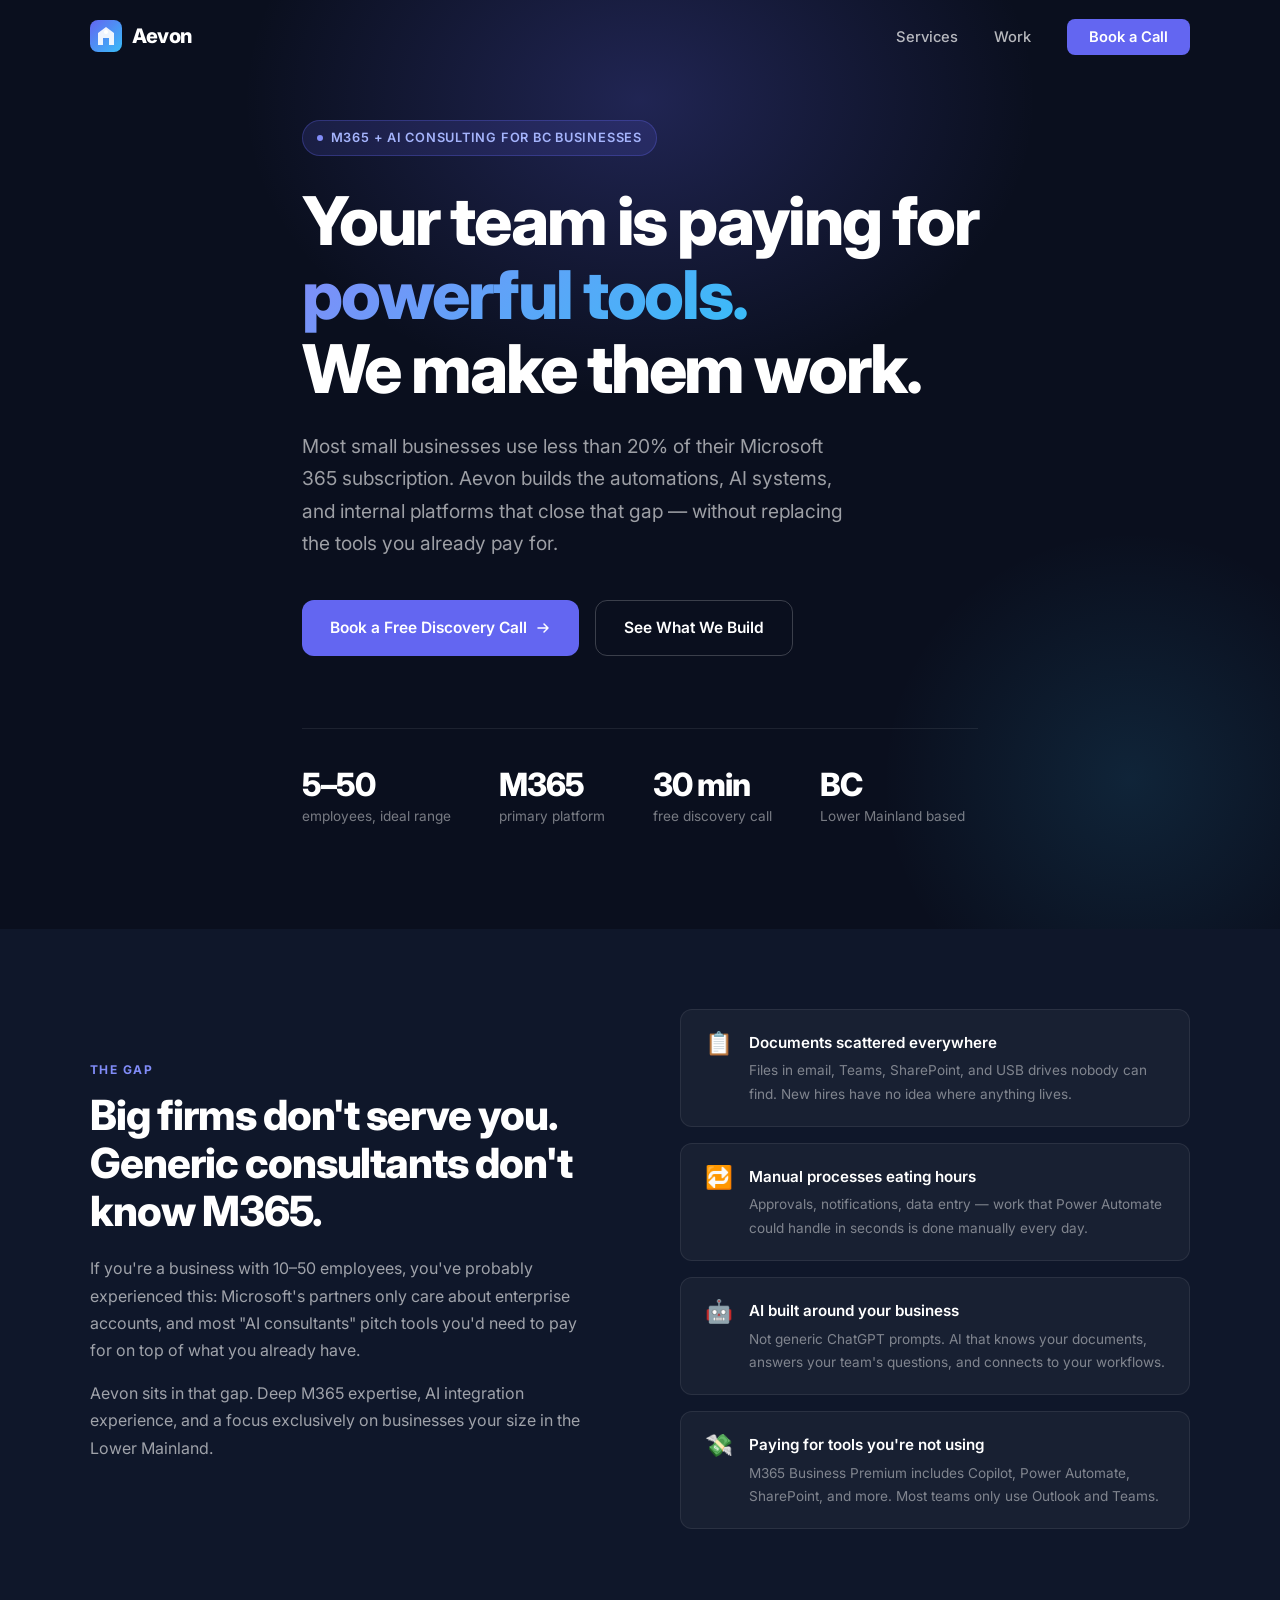
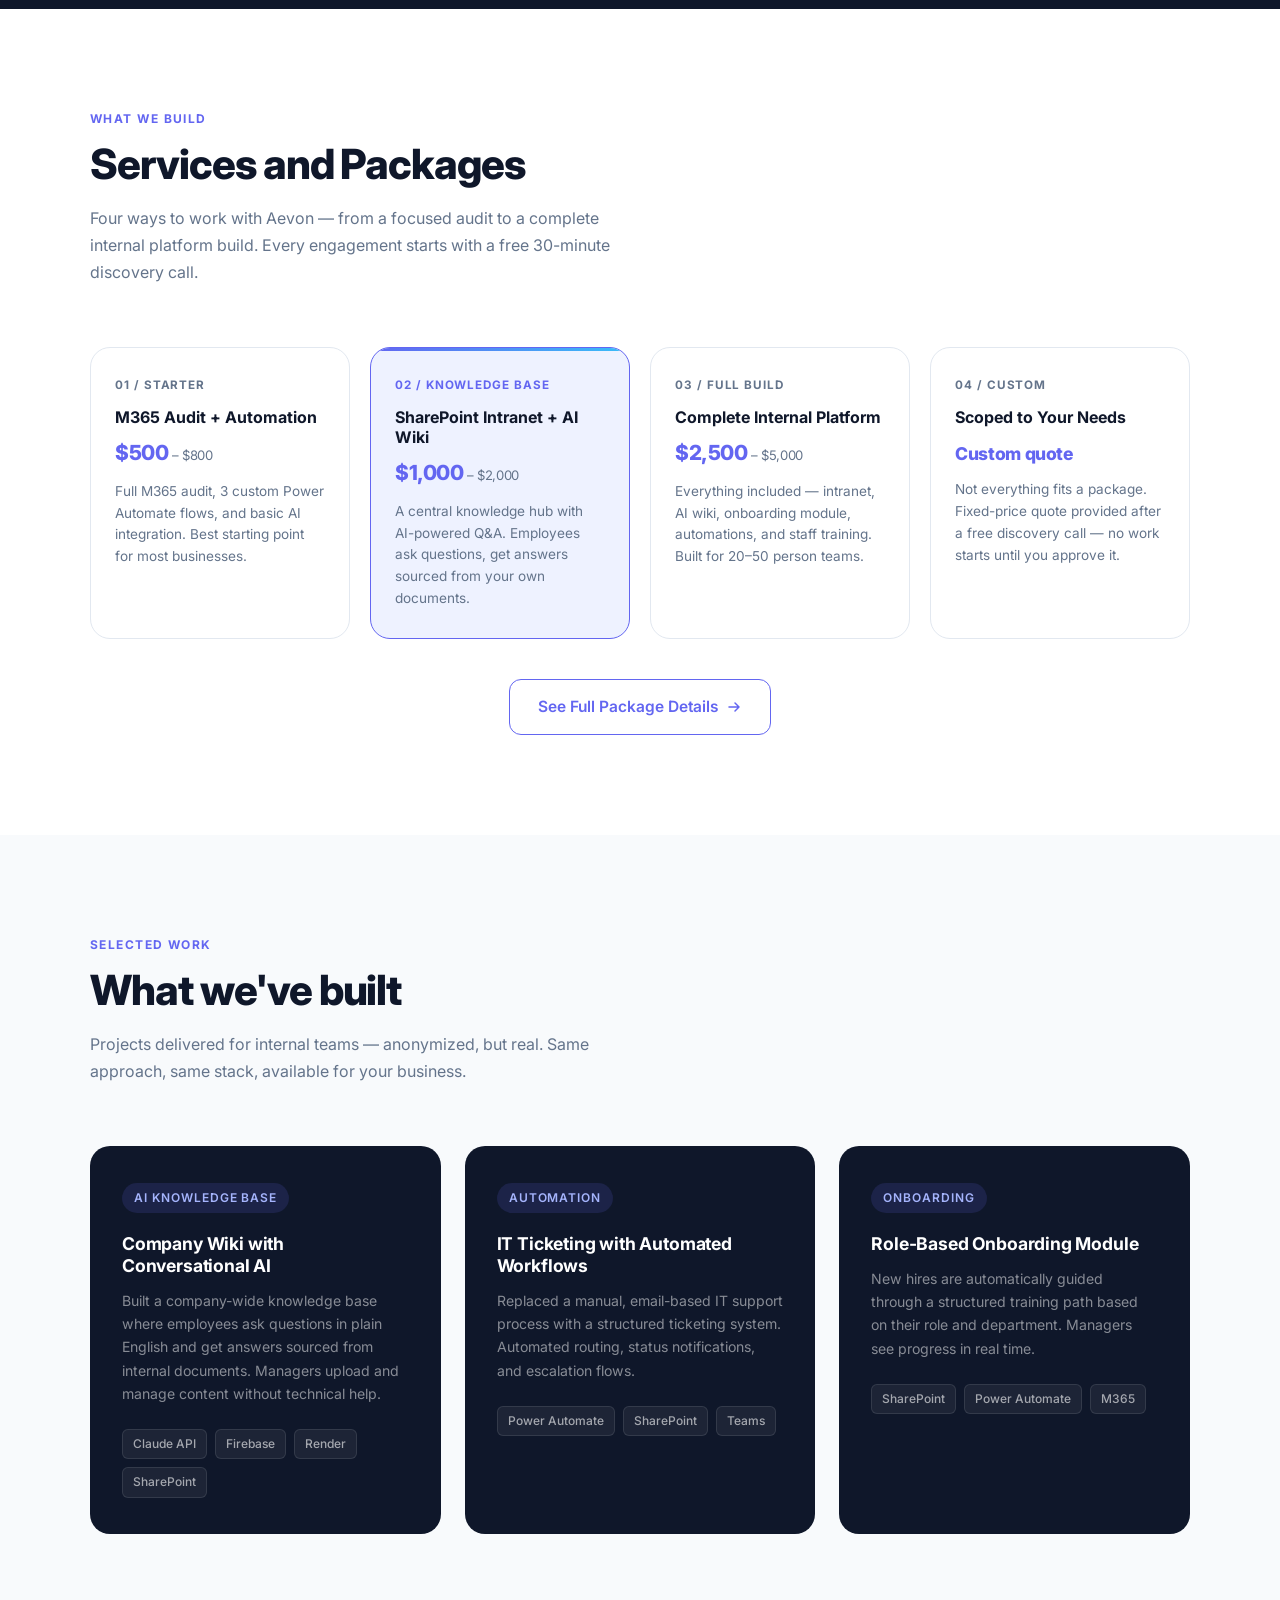
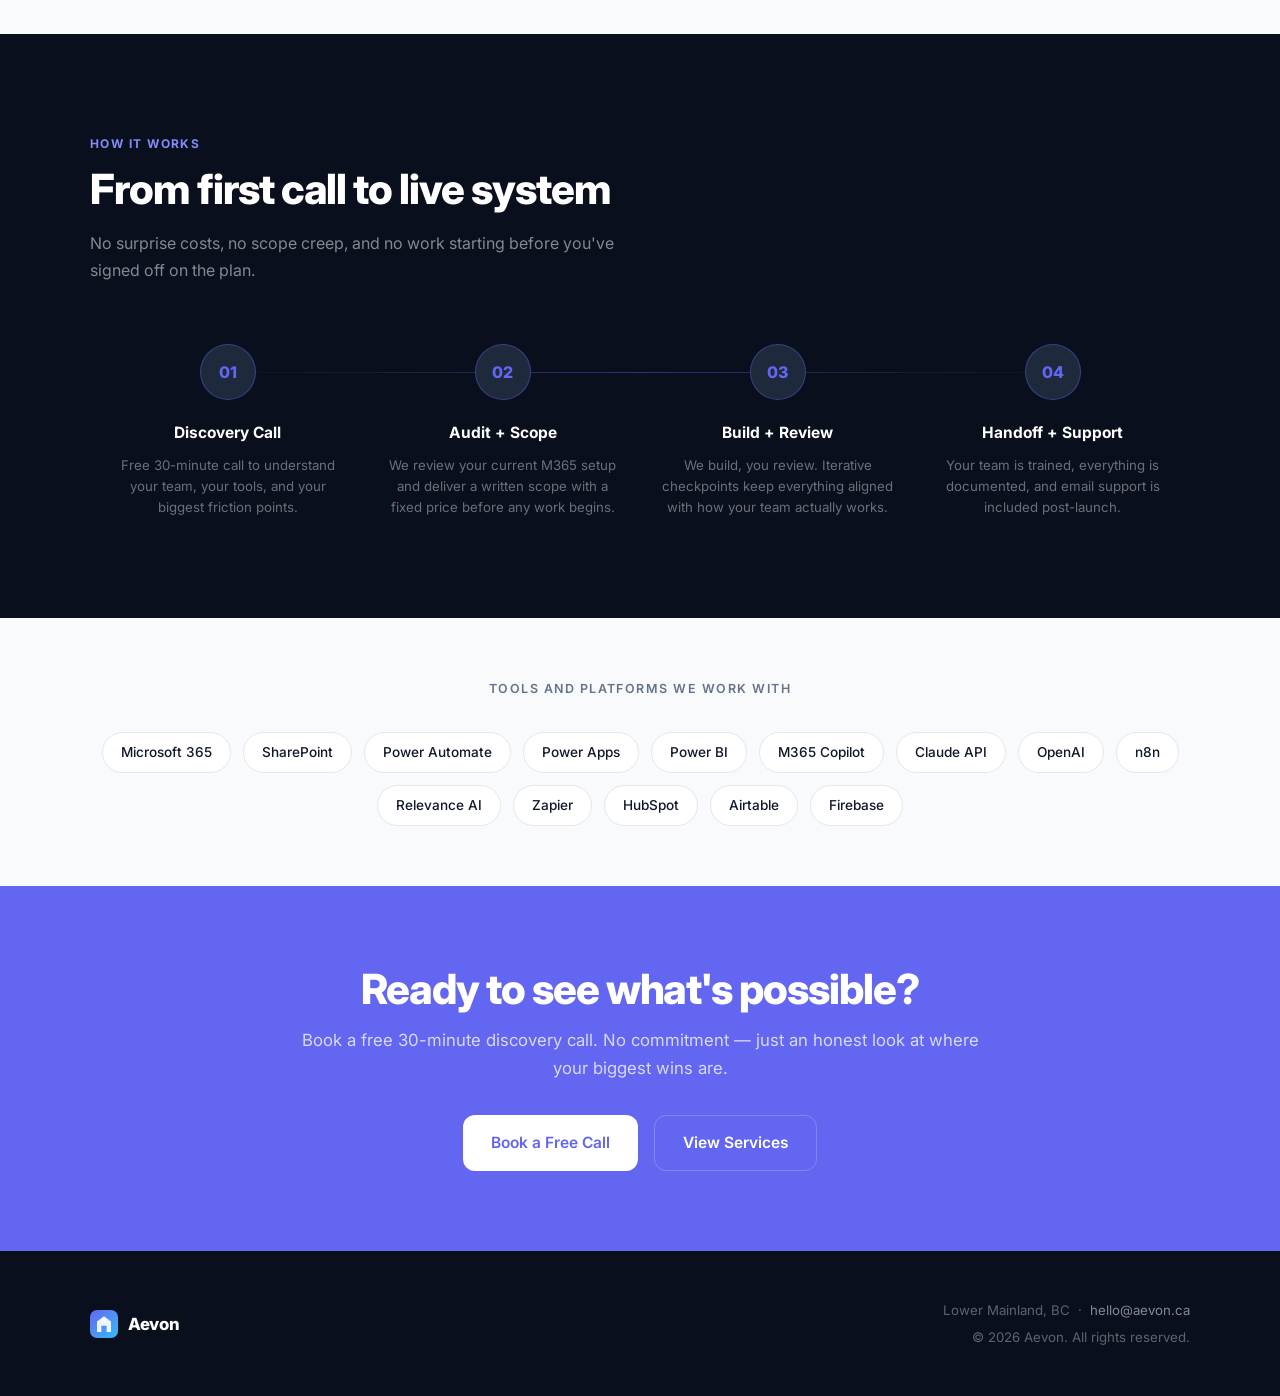
==== commit ae16dea7: "Split into 3 pages: index, services, contact + shared style.css" ====
--- a/index.html
+++ b/index.html
@@ -4,103 +4,12 @@
   <meta charset="UTF-8" />
   <meta name="viewport" content="width=device-width, initial-scale=1.0" />
   <title>Aevon | AI & Microsoft 365 Consulting for SMBs</title>
-  <meta name="description" content="Aevon helps Lower Mainland businesses build AI-powered workflows and internal systems on Microsoft 365 — the platform you're already paying for." />
+  <meta name="description" content="Aevon helps Lower Mainland businesses build AI-powered workflows and internal systems on Microsoft 365." />
   <link rel="preconnect" href="https://fonts.googleapis.com" />
   <link rel="preconnect" href="https://fonts.gstatic.com" crossorigin />
   <link href="https://fonts.googleapis.com/css2?family=Inter:wght@300;400;500;600;700;800&display=swap" rel="stylesheet" />
+  <link rel="stylesheet" href="style.css" />
   <style>
-    *, *::before, *::after { box-sizing: border-box; margin: 0; padding: 0; }
-
-    :root {
-      --indigo:     #6366F1;
-      --indigo-dk:  #4F46E5;
-      --indigo-lt:  #EEF2FF;
-      --sky:        #38BDF8;
-      --dark:       #0A0F1E;
-      --dark-2:     #0F172A;
-      --dark-3:     #1E293B;
-      --slate:      #334155;
-      --text:       #0F172A;
-      --text-sm:    #64748B;
-      --border:     #E2E8F0;
-      --bg-alt:     #F8FAFC;
-      --white:      #FFFFFF;
-      --radius:     12px;
-      --radius-lg:  20px;
-    }
-
-    html { scroll-behavior: smooth; }
-
-    body {
-      font-family: 'Inter', sans-serif;
-      font-size: 17px;
-      line-height: 1.7;
-      color: var(--text);
-      background: var(--white);
-      overflow-x: hidden;
-    }
-
-    /* ── NAV ── */
-    nav {
-      position: fixed;
-      top: 0; left: 0; right: 0;
-      z-index: 200;
-      padding: 0 32px;
-      transition: background 0.3s, box-shadow 0.3s;
-    }
-    nav.scrolled {
-      background: rgba(10, 15, 30, 0.92);
-      backdrop-filter: blur(12px);
-      box-shadow: 0 1px 0 rgba(255,255,255,0.06);
-    }
-    .nav-inner {
-      max-width: 1100px;
-      margin: 0 auto;
-      display: flex;
-      align-items: center;
-      justify-content: space-between;
-      height: 72px;
-    }
-    .nav-logo {
-      display: flex;
-      align-items: center;
-      gap: 10px;
-      text-decoration: none;
-    }
-    .nav-logo-mark {
-      width: 32px;
-      height: 32px;
-    }
-    .nav-logo-text {
-      font-size: 1.25rem;
-      font-weight: 800;
-      color: var(--white);
-      letter-spacing: -0.02em;
-    }
-    .nav-links {
-      display: flex;
-      align-items: center;
-      gap: 36px;
-      list-style: none;
-    }
-    .nav-links a {
-      text-decoration: none;
-      color: rgba(255,255,255,0.7);
-      font-weight: 500;
-      font-size: 0.92rem;
-      transition: color 0.2s;
-    }
-    .nav-links a:hover { color: var(--white); }
-    .nav-cta {
-      background: var(--indigo);
-      color: var(--white) !important;
-      padding: 9px 22px;
-      border-radius: 8px;
-      font-weight: 600 !important;
-      transition: background 0.2s !important;
-    }
-    .nav-cta:hover { background: var(--indigo-dk) !important; }
-
     /* ── HERO ── */
     #hero {
       background: var(--dark);
@@ -127,12 +36,7 @@
       background: radial-gradient(ellipse, rgba(56,189,248,0.12) 0%, transparent 70%);
       pointer-events: none;
     }
-    .hero-inner {
-      max-width: 1100px;
-      margin: 0 auto;
-      position: relative;
-      z-index: 1;
-    }
+    .hero-inner { max-width: 1100px; margin: 0 auto; position: relative; z-index: 1; }
     .hero-badge {
       display: inline-flex;
       align-items: center;
@@ -154,10 +58,7 @@
       border-radius: 50%;
       animation: pulse 2s infinite;
     }
-    @keyframes pulse {
-      0%, 100% { opacity: 1; }
-      50% { opacity: 0.4; }
-    }
+    @keyframes pulse { 0%,100%{opacity:1}50%{opacity:0.4} }
     h1 {
       font-size: clamp(2.6rem, 5.5vw, 4.2rem);
       font-weight: 800;
@@ -178,45 +79,9 @@
       color: rgba(255,255,255,0.6);
       max-width: 560px;
       margin-bottom: 40px;
-      font-weight: 400;
       line-height: 1.7;
     }
-    .hero-ctas {
-      display: flex;
-      gap: 16px;
-      flex-wrap: wrap;
-    }
-    .btn {
-      display: inline-flex;
-      align-items: center;
-      gap: 8px;
-      padding: 14px 28px;
-      border-radius: var(--radius);
-      font-size: 0.97rem;
-      font-weight: 600;
-      text-decoration: none;
-      transition: all 0.2s;
-      cursor: pointer;
-      border: none;
-    }
-    .btn-primary {
-      background: var(--indigo);
-      color: var(--white);
-    }
-    .btn-primary:hover { background: var(--indigo-dk); transform: translateY(-1px); box-shadow: 0 8px 24px rgba(99,102,241,0.4); }
-    .btn-outline {
-      background: transparent;
-      color: var(--white);
-      border: 1px solid rgba(255,255,255,0.2);
-    }
-    .btn-outline:hover { border-color: rgba(255,255,255,0.5); background: rgba(255,255,255,0.05); }
-    .btn-dark {
-      background: var(--dark-2);
-      color: var(--white);
-      border: 1px solid var(--dark-3);
-    }
-    .btn-dark:hover { background: var(--dark-3); transform: translateY(-1px); }
-
+    .hero-ctas { display: flex; gap: 16px; flex-wrap: wrap; }
     .hero-stats {
       display: flex;
       gap: 48px;
@@ -225,48 +90,11 @@
       border-top: 1px solid rgba(255,255,255,0.08);
       flex-wrap: wrap;
     }
-    .stat-item {}
-    .stat-num {
-      font-size: 2rem;
-      font-weight: 800;
-      color: var(--white);
-      letter-spacing: -0.03em;
-      line-height: 1;
-    }
-    .stat-label {
-      font-size: 0.85rem;
-      color: rgba(255,255,255,0.45);
-      margin-top: 4px;
-    }
-
-    /* ── SECTIONS ── */
-    section { padding: 100px 32px; }
-    .container { max-width: 1100px; margin: 0 auto; }
-    .section-label {
-      font-size: 0.75rem;
-      font-weight: 700;
-      letter-spacing: 0.12em;
-      text-transform: uppercase;
-      color: var(--indigo);
-      margin-bottom: 12px;
-    }
-    h2 {
-      font-size: clamp(1.8rem, 3.5vw, 2.6rem);
-      font-weight: 800;
-      letter-spacing: -0.025em;
-      line-height: 1.15;
-      margin-bottom: 16px;
-    }
-    .section-sub {
-      color: var(--text-sm);
-      max-width: 540px;
-      margin-bottom: 60px;
-      font-size: 1rem;
-    }
+    .stat-num { font-size: 2rem; font-weight: 800; color: var(--white); letter-spacing: -0.03em; line-height: 1; }
+    .stat-label { font-size: 0.85rem; color: rgba(255,255,255,0.45); margin-top: 4px; }
 
     /* ── PROBLEM ── */
     #problem { background: var(--dark-2); padding: 80px 32px; }
-    #problem h2 { color: var(--white); }
     .problem-inner {
       max-width: 1100px;
       margin: 0 auto;
@@ -276,17 +104,9 @@
       align-items: center;
     }
     .problem-text .section-label { color: #818CF8; }
-    .problem-text h2 { margin-bottom: 20px; }
-    .problem-text p {
-      color: rgba(255,255,255,0.6);
-      margin-bottom: 16px;
-      font-size: 1rem;
-    }
-    .problem-cards {
-      display: flex;
-      flex-direction: column;
-      gap: 16px;
-    }
+    .problem-text h2 { color: var(--white); margin-bottom: 20px; }
+    .problem-text p { color: rgba(255,255,255,0.6); margin-bottom: 16px; font-size: 1rem; }
+    .problem-cards { display: flex; flex-direction: column; gap: 16px; }
     .problem-card {
       background: rgba(255,255,255,0.04);
       border: 1px solid rgba(255,255,255,0.08);
@@ -296,35 +116,22 @@
       align-items: flex-start;
       gap: 16px;
     }
-    .problem-icon {
-      font-size: 1.4rem;
-      line-height: 1;
-      flex-shrink: 0;
-      margin-top: 2px;
-    }
-    .problem-card h4 {
-      font-size: 0.95rem;
-      font-weight: 600;
-      color: var(--white);
-      margin-bottom: 4px;
-    }
-    .problem-card p {
-      font-size: 0.85rem;
-      color: rgba(255,255,255,0.45);
-      margin: 0;
-    }
-
-    /* ── SERVICES ── */
+    .problem-icon { font-size: 1.4rem; line-height: 1; flex-shrink: 0; margin-top: 2px; }
+    .problem-card h4 { font-size: 0.95rem; font-weight: 600; color: var(--white); margin-bottom: 4px; }
+    .problem-card p { font-size: 0.85rem; color: rgba(255,255,255,0.45); margin: 0; }
+
+    /* ── SERVICES TEASER ── */
     #services { background: var(--white); }
     .services-grid {
       display: grid;
-      grid-template-columns: repeat(auto-fit, minmax(260px, 1fr));
+      grid-template-columns: repeat(auto-fit, minmax(250px, 1fr));
       gap: 20px;
+      margin-bottom: 40px;
     }
     .service-card {
       border: 1px solid var(--border);
       border-radius: var(--radius-lg);
-      padding: 32px 28px;
+      padding: 28px 24px;
       background: var(--white);
       transition: all 0.25s;
       position: relative;
@@ -339,78 +146,23 @@
       opacity: 0;
       transition: opacity 0.25s;
     }
-    .service-card:hover {
-      box-shadow: 0 12px 40px rgba(0,0,0,0.1);
-      transform: translateY(-3px);
-      border-color: transparent;
-    }
+    .service-card:hover { box-shadow: 0 12px 40px rgba(0,0,0,0.08); transform: translateY(-3px); border-color: transparent; }
     .service-card:hover::before { opacity: 1; }
-    .service-card.featured {
-      border-color: var(--indigo);
-      background: var(--indigo-lt);
-    }
+    .service-card.featured { border-color: var(--indigo); background: var(--indigo-lt); }
     .service-card.featured::before { opacity: 1; }
-    .service-num {
-      font-size: 0.75rem;
-      font-weight: 700;
-      color: var(--text-sm);
-      letter-spacing: 0.08em;
-      text-transform: uppercase;
-      margin-bottom: 16px;
-    }
+    .service-num { font-size: 0.73rem; font-weight: 700; color: var(--text-sm); letter-spacing: 0.08em; text-transform: uppercase; margin-bottom: 12px; }
     .service-card.featured .service-num { color: var(--indigo); }
-    .service-card h3 {
-      font-size: 1.1rem;
-      font-weight: 700;
-      color: var(--text);
-      margin-bottom: 8px;
-      letter-spacing: -0.01em;
-    }
-    .service-price {
-      font-size: 1.5rem;
-      font-weight: 800;
-      color: var(--indigo);
-      letter-spacing: -0.02em;
-      margin-bottom: 12px;
-    }
-    .service-price span {
-      font-size: 0.85rem;
-      font-weight: 400;
-      color: var(--text-sm);
-    }
-    .service-desc {
-      font-size: 0.875rem;
-      color: var(--text-sm);
-      margin-bottom: 20px;
-      line-height: 1.6;
-    }
-    .service-includes {
-      list-style: none;
-      display: flex;
-      flex-direction: column;
-      gap: 7px;
-    }
-    .service-includes li {
-      font-size: 0.85rem;
-      color: var(--text);
-      display: flex;
-      gap: 9px;
-      align-items: flex-start;
-    }
-    .service-includes li::before {
-      content: '';
-      width: 5px; height: 5px;
-      background: var(--indigo);
-      border-radius: 50%;
-      flex-shrink: 0;
-      margin-top: 8px;
-    }
+    .service-card h3 { font-size: 1rem; font-weight: 700; color: var(--text); margin-bottom: 8px; }
+    .service-price { font-size: 1.3rem; font-weight: 800; color: var(--indigo); letter-spacing: -0.02em; margin-bottom: 10px; }
+    .service-price span { font-size: 0.82rem; font-weight: 400; color: var(--text-sm); }
+    .service-desc { font-size: 0.85rem; color: var(--text-sm); line-height: 1.6; }
+    .services-cta { text-align: center; }
 
     /* ── CASE STUDIES ── */
     #work { background: var(--bg-alt); }
     .work-grid {
       display: grid;
-      grid-template-columns: repeat(auto-fit, minmax(320px, 1fr));
+      grid-template-columns: repeat(auto-fit, minmax(300px, 1fr));
       gap: 24px;
     }
     .work-card {
@@ -432,24 +184,9 @@
       border-radius: 100px;
       margin-bottom: 20px;
     }
-    .work-card h3 {
-      font-size: 1.15rem;
-      font-weight: 700;
-      color: var(--white);
-      margin-bottom: 12px;
-      letter-spacing: -0.01em;
-    }
-    .work-card p {
-      font-size: 0.9rem;
-      color: rgba(255,255,255,0.5);
-      margin-bottom: 24px;
-      line-height: 1.65;
-    }
-    .work-stack {
-      display: flex;
-      flex-wrap: wrap;
-      gap: 8px;
-    }
+    .work-card h3 { font-size: 1.1rem; font-weight: 700; color: var(--white); margin-bottom: 12px; letter-spacing: -0.01em; }
+    .work-card p { font-size: 0.88rem; color: rgba(255,255,255,0.5); margin-bottom: 24px; line-height: 1.65; }
+    .work-stack { display: flex; flex-wrap: wrap; gap: 8px; }
     .stack-tag {
       background: rgba(255,255,255,0.06);
       border: 1px solid rgba(255,255,255,0.1);
@@ -458,86 +195,6 @@
       font-weight: 500;
       padding: 4px 10px;
       border-radius: 6px;
-    }
-
-    /* ── RETAINER / PRICING ── */
-    #pricing { background: var(--white); }
-    .pricing-intro {
-      display: grid;
-      grid-template-columns: 1fr 1fr;
-      gap: 80px;
-      align-items: center;
-      margin-bottom: 64px;
-    }
-    .pricing-intro p { color: var(--text-sm); font-size: 0.97rem; }
-    .pricing-grid {
-      display: grid;
-      grid-template-columns: repeat(3, 1fr);
-      gap: 20px;
-    }
-    .pricing-card {
-      border: 1px solid var(--border);
-      border-radius: var(--radius-lg);
-      padding: 36px 30px;
-      background: var(--white);
-      transition: all 0.25s;
-    }
-    .pricing-card:hover { box-shadow: 0 12px 40px rgba(0,0,0,0.08); transform: translateY(-2px); }
-    .pricing-card.featured {
-      background: var(--dark-2);
-      border-color: transparent;
-      box-shadow: 0 0 0 2px var(--indigo), 0 20px 60px rgba(99,102,241,0.2);
-    }
-    .pricing-tier {
-      font-size: 0.78rem;
-      font-weight: 700;
-      letter-spacing: 0.1em;
-      text-transform: uppercase;
-      color: var(--text-sm);
-      margin-bottom: 8px;
-    }
-    .pricing-card.featured .pricing-tier { color: #818CF8; }
-    .pricing-amount {
-      font-size: 2.4rem;
-      font-weight: 800;
-      letter-spacing: -0.04em;
-      color: var(--text);
-      line-height: 1;
-      margin-bottom: 4px;
-    }
-    .pricing-card.featured .pricing-amount { color: var(--white); }
-    .pricing-amount span {
-      font-size: 1rem;
-      font-weight: 400;
-      color: var(--text-sm);
-      letter-spacing: 0;
-    }
-    .pricing-size {
-      font-size: 0.82rem;
-      color: var(--text-sm);
-      margin-bottom: 28px;
-    }
-    .pricing-card.featured .pricing-size { color: rgba(255,255,255,0.45); }
-    .pricing-list {
-      list-style: none;
-      display: flex;
-      flex-direction: column;
-      gap: 10px;
-    }
-    .pricing-list li {
-      font-size: 0.88rem;
-      color: var(--text-sm);
-      display: flex;
-      gap: 10px;
-      align-items: flex-start;
-    }
-    .pricing-card.featured .pricing-list li { color: rgba(255,255,255,0.6); }
-    .pricing-list li::before {
-      content: '';
-      width: 16px; height: 16px;
-      background: url("data:image/svg+xml,%3Csvg xmlns='http://www.w3.org/2000/svg' viewBox='0 0 16 16'%3E%3Cpath fill='%236366F1' d='M13.5 3.5L6 11 2.5 7.5l-1 1L6 13l8.5-8.5z'/%3E%3C/svg%3E") center/contain no-repeat;
-      flex-shrink: 0;
-      margin-top: 2px;
     }
 
     /* ── PROCESS ── */
@@ -559,12 +216,7 @@
       height: 1px;
       background: linear-gradient(90deg, transparent, rgba(99,102,241,0.4), transparent);
     }
-    .process-step {
-      text-align: center;
-      padding: 0 20px;
-      position: relative;
-      z-index: 1;
-    }
+    .process-step { text-align: center; padding: 0 20px; position: relative; z-index: 1; }
     .step-circle {
       width: 56px; height: 56px;
       border-radius: 50%;
@@ -578,39 +230,14 @@
       font-weight: 800;
       color: var(--indigo);
     }
-    .process-step h4 {
-      font-size: 0.97rem;
-      font-weight: 700;
-      color: var(--white);
-      margin-bottom: 8px;
-    }
-    .process-step p {
-      font-size: 0.83rem;
-      color: rgba(255,255,255,0.4);
-      line-height: 1.6;
-    }
+    .process-step h4 { font-size: 0.97rem; font-weight: 700; color: var(--white); margin-bottom: 8px; }
+    .process-step p { font-size: 0.83rem; color: rgba(255,255,255,0.4); line-height: 1.6; }
 
     /* ── STACK ── */
     #stack { background: var(--bg-alt); padding: 60px 32px; }
-    .stack-inner {
-      max-width: 1100px;
-      margin: 0 auto;
-      text-align: center;
-    }
-    .stack-label {
-      font-size: 0.78rem;
-      font-weight: 600;
-      letter-spacing: 0.12em;
-      text-transform: uppercase;
-      color: var(--text-sm);
-      margin-bottom: 32px;
-    }
-    .stack-pills {
-      display: flex;
-      flex-wrap: wrap;
-      justify-content: center;
-      gap: 12px;
-    }
+    .stack-inner { max-width: 1100px; margin: 0 auto; text-align: center; }
+    .stack-label { font-size: 0.78rem; font-weight: 600; letter-spacing: 0.12em; text-transform: uppercase; color: var(--text-sm); margin-bottom: 32px; }
+    .stack-pills { display: flex; flex-wrap: wrap; justify-content: center; gap: 12px; }
     .stack-pill {
       background: var(--white);
       border: 1px solid var(--border);
@@ -621,161 +248,27 @@
       border-radius: 100px;
       transition: all 0.2s;
     }
-    .stack-pill:hover {
-      border-color: var(--indigo);
-      color: var(--indigo);
-      background: var(--indigo-lt);
-    }
-
-    /* ── CTA / CONTACT ── */
-    #contact { background: var(--white); }
-    .contact-inner {
-      max-width: 1100px;
-      margin: 0 auto;
-      display: grid;
-      grid-template-columns: 1fr 1fr;
-      gap: 80px;
-      align-items: start;
-    }
-    .contact-left h2 { margin-bottom: 16px; }
-    .contact-left p { color: var(--text-sm); font-size: 0.97rem; margin-bottom: 32px; }
-    .contact-detail {
-      display: flex;
-      flex-direction: column;
-      gap: 12px;
-      margin-bottom: 32px;
-    }
-    .contact-row {
-      display: flex;
-      align-items: center;
-      gap: 12px;
-      font-size: 0.9rem;
-    }
-    .contact-row-icon {
-      width: 36px; height: 36px;
-      border-radius: 8px;
-      background: var(--indigo-lt);
-      display: flex;
-      align-items: center;
-      justify-content: center;
-      font-size: 1rem;
-      flex-shrink: 0;
-    }
-    .contact-row a {
-      color: var(--text);
-      text-decoration: none;
-      font-weight: 500;
-    }
-    .contact-row a:hover { color: var(--indigo); }
-    .contact-form {
-      background: var(--bg-alt);
-      border: 1px solid var(--border);
-      border-radius: var(--radius-lg);
-      padding: 36px;
-    }
-    .form-row {
-      display: grid;
-      grid-template-columns: 1fr 1fr;
-      gap: 16px;
-    }
-    .form-group {
-      display: flex;
-      flex-direction: column;
-      gap: 6px;
-      margin-bottom: 16px;
-    }
-    .form-group label {
-      font-size: 0.82rem;
-      font-weight: 600;
-      color: var(--text);
-    }
-    .form-group input,
-    .form-group select,
-    .form-group textarea {
-      padding: 11px 14px;
-      border: 1px solid var(--border);
-      border-radius: 8px;
-      font-family: 'Inter', sans-serif;
-      font-size: 0.9rem;
-      color: var(--text);
-      background: var(--white);
-      transition: border-color 0.2s, box-shadow 0.2s;
-      outline: none;
-    }
-    .form-group input:focus,
-    .form-group select:focus,
-    .form-group textarea:focus {
-      border-color: var(--indigo);
-      box-shadow: 0 0 0 3px rgba(99,102,241,0.1);
-    }
-    .form-group textarea { resize: vertical; min-height: 110px; }
-    .form-submit {
-      width: 100%;
-      padding: 14px;
-      background: var(--indigo);
-      color: var(--white);
-      border: none;
-      border-radius: 10px;
-      font-family: 'Inter', sans-serif;
-      font-size: 0.97rem;
-      font-weight: 600;
-      cursor: pointer;
-      transition: all 0.2s;
-      margin-top: 4px;
-    }
-    .form-submit:hover { background: var(--indigo-dk); transform: translateY(-1px); box-shadow: 0 6px 20px rgba(99,102,241,0.35); }
-    .form-note { font-size: 0.78rem; color: var(--text-sm); margin-top: 12px; text-align: center; }
-
-    /* ── FOOTER ── */
-    footer {
-      background: var(--dark);
-      padding: 48px 32px;
-    }
-    .footer-inner {
-      max-width: 1100px;
-      margin: 0 auto;
-      display: flex;
-      justify-content: space-between;
-      align-items: center;
-    }
-    .footer-logo {
-      display: flex;
-      align-items: center;
-      gap: 10px;
-    }
-    .footer-logo-text {
-      font-size: 1.05rem;
-      font-weight: 800;
-      color: var(--white);
-      letter-spacing: -0.02em;
-    }
-    .footer-right {
-      text-align: right;
-      font-size: 0.83rem;
-      color: rgba(255,255,255,0.35);
-    }
-    .footer-right a { color: rgba(255,255,255,0.5); text-decoration: none; }
-    .footer-right a:hover { color: var(--white); }
+    .stack-pill:hover { border-color: var(--indigo); color: var(--indigo); background: var(--indigo-lt); }
+
+    /* ── CTA STRIP ── */
+    #cta { background: var(--indigo); padding: 80px 32px; }
+    .cta-inner { max-width: 700px; margin: 0 auto; text-align: center; }
+    #cta h2 { color: var(--white); margin-bottom: 12px; }
+    #cta p { color: rgba(255,255,255,0.75); margin-bottom: 32px; font-size: 1.05rem; }
+    .cta-btns { display: flex; justify-content: center; gap: 16px; flex-wrap: wrap; }
+    .btn-white { background: var(--white); color: var(--indigo); }
+    .btn-white:hover { background: var(--indigo-lt); transform: translateY(-1px); box-shadow: 0 8px 24px rgba(0,0,0,0.15); }
 
     /* ── RESPONSIVE ── */
     @media (max-width: 900px) {
-      .problem-inner,
-      .pricing-intro,
-      .contact-inner { grid-template-columns: 1fr; gap: 40px; }
-      .pricing-grid { grid-template-columns: 1fr; max-width: 420px; }
+      .problem-inner { grid-template-columns: 1fr; gap: 40px; }
       .process-steps { grid-template-columns: 1fr 1fr; gap: 40px; }
       .process-steps::before { display: none; }
     }
     @media (max-width: 640px) {
-      section { padding: 72px 20px; }
-      nav { padding: 0 20px; }
       #hero { padding: 110px 20px 80px; }
-      .nav-links { display: none; }
-      .form-row { grid-template-columns: 1fr; }
+      .hero-stats { gap: 28px; }
       .process-steps { grid-template-columns: 1fr; }
-      .footer-inner { flex-direction: column; gap: 16px; text-align: center; }
-      .footer-right { text-align: center; }
-      .hero-stats { gap: 28px; }
     }
   </style>
 </head>
@@ -784,25 +277,19 @@
 <!-- NAV -->
 <nav id="nav">
   <div class="nav-inner">
-    <a href="#" class="nav-logo">
-      <svg class="nav-logo-mark" viewBox="0 0 32 32" fill="none" xmlns="http://www.w3.org/2000/svg">
-        <rect width="32" height="32" rx="8" fill="url(#logo-grad)"/>
+    <a href="index.html" class="nav-logo">
+      <svg class="nav-logo-mark" viewBox="0 0 32 32" fill="none">
+        <rect width="32" height="32" rx="8" fill="url(#lg1)"/>
         <path d="M16 7L8 13v12h5v-7h6v7h5V13L16 7z" fill="white" fill-opacity="0.9"/>
         <circle cx="16" cy="12" r="2" fill="white"/>
-        <defs>
-          <linearGradient id="logo-grad" x1="0" y1="0" x2="32" y2="32" gradientUnits="userSpaceOnUse">
-            <stop stop-color="#6366F1"/>
-            <stop offset="1" stop-color="#38BDF8"/>
-          </linearGradient>
-        </defs>
+        <defs><linearGradient id="lg1" x1="0" y1="0" x2="32" y2="32" gradientUnits="userSpaceOnUse"><stop stop-color="#6366F1"/><stop offset="1" stop-color="#38BDF8"/></linearGradient></defs>
       </svg>
       <span class="nav-logo-text">Aevon</span>
     </a>
     <ul class="nav-links">
-      <li><a href="#services">Services</a></li>
+      <li><a href="services.html">Services</a></li>
       <li><a href="#work">Work</a></li>
-      <li><a href="#pricing">Retainer</a></li>
-      <li><a href="#contact" class="nav-cta">Book a Call</a></li>
+      <li><a href="contact.html" class="nav-cta">Book a Call</a></li>
     </ul>
   </div>
 </nav>
@@ -812,36 +299,21 @@
   <div class="hero-glow"></div>
   <div class="hero-glow-2"></div>
   <div class="hero-inner">
-    <div class="hero-badge">
-      <span class="hero-badge-dot"></span>
-      M365 + AI Consulting for BC Businesses
-    </div>
+    <div class="hero-badge"><span class="hero-badge-dot"></span>M365 + AI Consulting for BC Businesses</div>
     <h1>Your team is paying for<br><span class="gradient-text">powerful tools.</span><br>We make them work.</h1>
     <p class="hero-sub">Most small businesses use less than 20% of their Microsoft 365 subscription. Aevon builds the automations, AI systems, and internal platforms that close that gap — without replacing the tools you already pay for.</p>
     <div class="hero-ctas">
-      <a href="#contact" class="btn btn-primary">
+      <a href="contact.html" class="btn btn-primary">
         Book a Free Discovery Call
         <svg width="16" height="16" viewBox="0 0 16 16" fill="none"><path d="M3 8h10M9 4l4 4-4 4" stroke="currentColor" stroke-width="1.5" stroke-linecap="round" stroke-linejoin="round"/></svg>
       </a>
-      <a href="#services" class="btn btn-outline">See What We Build</a>
+      <a href="services.html" class="btn btn-outline">See What We Build</a>
     </div>
     <div class="hero-stats">
-      <div class="stat-item">
-        <div class="stat-num">5–50</div>
-        <div class="stat-label">employees, ideal range</div>
-      </div>
-      <div class="stat-item">
-        <div class="stat-num">M365</div>
-        <div class="stat-label">primary platform</div>
-      </div>
-      <div class="stat-item">
-        <div class="stat-num">30 min</div>
-        <div class="stat-label">free discovery call</div>
-      </div>
-      <div class="stat-item">
-        <div class="stat-num">BC</div>
-        <div class="stat-label">Lower Mainland based</div>
-      </div>
+      <div class="stat-item"><div class="stat-num">5–50</div><div class="stat-label">employees, ideal range</div></div>
+      <div class="stat-item"><div class="stat-num">M365</div><div class="stat-label">primary platform</div></div>
+      <div class="stat-item"><div class="stat-num">30 min</div><div class="stat-label">free discovery call</div></div>
+      <div class="stat-item"><div class="stat-num">BC</div><div class="stat-label">Lower Mainland based</div></div>
     </div>
   </div>
 </section>
@@ -851,8 +323,8 @@
   <div class="problem-inner">
     <div class="problem-text">
       <div class="section-label">The Gap</div>
-      <h2>Big consulting firms don't serve you. Generic freelancers don't know M365.</h2>
-      <p>If you're a business with 10–50 employees, you've probably experienced this: Microsoft's partners only care about enterprise accounts, and most "AI consultants" pitch tools you'd need to pay for separately.</p>
+      <h2>Big firms don't serve you. Generic consultants don't know M365.</h2>
+      <p>If you're a business with 10–50 employees, you've probably experienced this: Microsoft's partners only care about enterprise accounts, and most "AI consultants" pitch tools you'd need to pay for on top of what you already have.</p>
       <p>Aevon sits in that gap. Deep M365 expertise, AI integration experience, and a focus exclusively on businesses your size in the Lower Mainland.</p>
     </div>
     <div class="problem-cards">
@@ -873,7 +345,7 @@
       <div class="problem-card">
         <div class="problem-icon">🤖</div>
         <div>
-          <h4>AI that actually fits your business</h4>
+          <h4>AI built around your business</h4>
           <p>Not generic ChatGPT prompts. AI that knows your documents, answers your team's questions, and connects to your workflows.</p>
         </div>
       </div>
@@ -888,72 +360,43 @@
   </div>
 </section>
 
-<!-- SERVICES -->
+<!-- SERVICES TEASER -->
 <section id="services">
   <div class="container">
     <div class="section-label">What We Build</div>
     <h2>Services and Packages</h2>
-    <p class="section-sub">Every engagement starts with a free 30-minute discovery call. No commitment, no sales pitch — just an honest look at where your biggest wins are.</p>
-
+    <p class="section-sub">Four ways to work with Aevon — from a focused audit to a complete internal platform build. Every engagement starts with a free 30-minute discovery call.</p>
     <div class="services-grid">
-
       <div class="service-card">
         <div class="service-num">01 / Starter</div>
         <h3>M365 Audit + Automation</h3>
         <div class="service-price">$500 <span>– $800</span></div>
-        <p class="service-desc">Best for businesses that feel like they're not getting value from their M365 subscription and want a clear starting point.</p>
-        <ul class="service-includes">
-          <li>Full M365 environment audit</li>
-          <li>3 custom Power Automate flows</li>
-          <li>Basic AI integration (Copilot setup)</li>
-          <li>1hr walkthrough and training session</li>
-          <li>30 days email support</li>
-        </ul>
-      </div>
-
+        <p class="service-desc">Full M365 audit, 3 custom Power Automate flows, and basic AI integration. Best starting point for most businesses.</p>
+      </div>
       <div class="service-card featured">
         <div class="service-num">02 / Knowledge Base</div>
         <h3>SharePoint Intranet + AI Wiki</h3>
         <div class="service-price">$1,000 <span>– $2,000</span></div>
-        <p class="service-desc">For businesses with scattered documents, no central knowledge system, and painful onboarding experiences.</p>
-        <ul class="service-includes">
-          <li>SharePoint intranet setup and branding</li>
-          <li>AI-powered company wiki with Q&A</li>
-          <li>Document organization and migration</li>
-          <li>Manager training on content management</li>
-          <li>60 days email support</li>
-        </ul>
-      </div>
-
+        <p class="service-desc">A central knowledge hub with AI-powered Q&A. Employees ask questions, get answers sourced from your own documents.</p>
+      </div>
       <div class="service-card">
         <div class="service-num">03 / Full Build</div>
         <h3>Complete Internal Platform</h3>
         <div class="service-price">$2,500 <span>– $5,000</span></div>
-        <p class="service-desc">Best for growing SMBs with 20–50 employees who have no centralized internal systems and are feeling the disorganization.</p>
-        <ul class="service-includes">
-          <li>Full SharePoint intranet with branding</li>
-          <li>AI wiki with document ingestion</li>
-          <li>Role-based onboarding module</li>
-          <li>Power Automate workflows (up to 5)</li>
-          <li>Team directory and announcements</li>
-          <li>Staff training session</li>
-          <li>90 days email support</li>
-        </ul>
-      </div>
-
+        <p class="service-desc">Everything included — intranet, AI wiki, onboarding module, automations, and staff training. Built for 20–50 person teams.</p>
+      </div>
       <div class="service-card">
         <div class="service-num">04 / Custom</div>
         <h3>Scoped to Your Needs</h3>
-        <div class="service-price" style="font-size:1.15rem; padding-top:4px;">Custom quote</div>
-        <p class="service-desc">Not everything fits a package. If you have a specific problem or need a combination of services, we'll scope it out together.</p>
-        <ul class="service-includes">
-          <li>Free 30-minute discovery call</li>
-          <li>Detailed written scope of work</li>
-          <li>Fixed-price quote before any work starts</li>
-          <li>Any combination of the above services</li>
-        </ul>
-      </div>
-
+        <div class="service-price" style="font-size:1.1rem; padding-top:4px;">Custom quote</div>
+        <p class="service-desc">Not everything fits a package. Fixed-price quote provided after a free discovery call — no work starts until you approve it.</p>
+      </div>
+    </div>
+    <div class="services-cta">
+      <a href="services.html" class="btn btn-ghost">
+        See Full Package Details
+        <svg width="16" height="16" viewBox="0 0 16 16" fill="none"><path d="M3 8h10M9 4l4 4-4 4" stroke="currentColor" stroke-width="1.5" stroke-linecap="round" stroke-linejoin="round"/></svg>
+      </a>
     </div>
   </div>
 </section>
@@ -964,9 +407,7 @@
     <div class="section-label">Selected Work</div>
     <h2>What we've built</h2>
     <p class="section-sub">Projects delivered for internal teams — anonymized, but real. Same approach, same stack, available for your business.</p>
-
     <div class="work-grid">
-
       <div class="work-card">
         <span class="work-tag">AI Knowledge Base</span>
         <h3>Company Wiki with Conversational AI</h3>
@@ -978,86 +419,26 @@
           <span class="stack-tag">SharePoint</span>
         </div>
       </div>
-
       <div class="work-card">
         <span class="work-tag">Automation</span>
         <h3>IT Ticketing with Automated Workflows</h3>
-        <p>Replaced a manual, email-based IT support process with a structured ticketing system. Automated routing, status notifications, and escalation flows — cutting response time significantly.</p>
+        <p>Replaced a manual, email-based IT support process with a structured ticketing system. Automated routing, status notifications, and escalation flows.</p>
         <div class="work-stack">
           <span class="stack-tag">Power Automate</span>
           <span class="stack-tag">SharePoint</span>
           <span class="stack-tag">Teams</span>
         </div>
       </div>
-
       <div class="work-card">
         <span class="work-tag">Onboarding</span>
         <h3>Role-Based Onboarding Module</h3>
-        <p>New hires are automatically guided through a structured training path based on their role and department. Managers see progress in real time — no manual handholding required.</p>
+        <p>New hires are automatically guided through a structured training path based on their role and department. Managers see progress in real time.</p>
         <div class="work-stack">
           <span class="stack-tag">SharePoint</span>
           <span class="stack-tag">Power Automate</span>
           <span class="stack-tag">M365</span>
         </div>
       </div>
-
-    </div>
-  </div>
-</section>
-
-<!-- RETAINER PRICING -->
-<section id="pricing">
-  <div class="container">
-    <div class="pricing-intro">
-      <div>
-        <div class="section-label">Ongoing Partnership</div>
-        <h2>Retainer Plans</h2>
-      </div>
-      <div>
-        <p>Most clients stay on a retainer after their initial project. New automations get added, things get refined, and your systems grow with your team. Retainers are available to project clients first.</p>
-      </div>
-    </div>
-
-    <div class="pricing-grid">
-
-      <div class="pricing-card">
-        <div class="pricing-tier">Basic</div>
-        <div class="pricing-amount">$150 <span>/mo</span></div>
-        <div class="pricing-size">Best for 5–15 employees</div>
-        <ul class="pricing-list">
-          <li>Monthly check-in call (30 min)</li>
-          <li>Up to 2hrs of changes per month</li>
-          <li>Email support, 48hr response</li>
-          <li>Minor fixes and updates</li>
-        </ul>
-      </div>
-
-      <div class="pricing-card featured">
-        <div class="pricing-tier">Standard</div>
-        <div class="pricing-amount">$300 <span>/mo</span></div>
-        <div class="pricing-size">Best for 15–35 employees</div>
-        <ul class="pricing-list">
-          <li>Monthly check-in call (1hr)</li>
-          <li>Up to 5hrs of development per month</li>
-          <li>Priority support, 24hr response</li>
-          <li>New automation flows as needed</li>
-          <li>Performance and usage review</li>
-        </ul>
-      </div>
-
-      <div class="pricing-card">
-        <div class="pricing-tier">Pro</div>
-        <div class="pricing-amount">$600 <span>/mo</span></div>
-        <div class="pricing-size">Best for 35–75 employees</div>
-        <ul class="pricing-list">
-          <li>Bi-weekly check-in calls</li>
-          <li>Up to 10hrs of development per month</li>
-          <li>Same-day priority support</li>
-          <li>Proactive recommendations</li>
-          <li>Quarterly strategy session</li>
-        </ul>
-      </div>
-
     </div>
   </div>
 </section>
@@ -1067,8 +448,7 @@
   <div class="container">
     <div class="section-label">How It Works</div>
     <h2>From first call to live system</h2>
-    <p class="section-sub">A straightforward process with no surprise costs, no scope creep, and no work starting before you've signed off on the plan.</p>
-
+    <p class="section-sub">No surprise costs, no scope creep, and no work starting before you've signed off on the plan.</p>
     <div class="process-steps">
       <div class="process-step">
         <div class="step-circle">01</div>
@@ -1078,7 +458,7 @@
       <div class="process-step">
         <div class="step-circle">02</div>
         <h4>Audit + Scope</h4>
-        <p>We review your current M365 setup and deliver a written scope with a fixed price — before any work begins.</p>
+        <p>We review your current M365 setup and deliver a written scope with a fixed price before any work begins.</p>
       </div>
       <div class="process-step">
         <div class="step-circle">03</div>
@@ -1088,7 +468,7 @@
       <div class="process-step">
         <div class="step-circle">04</div>
         <h4>Handoff + Support</h4>
-        <p>Your team is trained, everything is documented, and email support is included for 30–90 days post-launch.</p>
+        <p>Your team is trained, everything is documented, and email support is included post-launch.</p>
       </div>
     </div>
   </div>
@@ -1117,72 +497,14 @@
   </div>
 </section>
 
-<!-- CONTACT -->
-<section id="contact">
-  <div class="contact-inner">
-    <div class="contact-left">
-      <div class="section-label">Get in Touch</div>
-      <h2>Start with a free discovery call</h2>
-      <p>Not sure if this is a fit? That's exactly what the discovery call is for. 30 minutes, no commitment, and you'll leave with a clear picture of what's possible for your business.</p>
-      <div class="contact-detail">
-        <div class="contact-row">
-          <div class="contact-row-icon">📧</div>
-          <a href="mailto:hello@aevon.ca">hello@aevon.ca</a>
-        </div>
-        <div class="contact-row">
-          <div class="contact-row-icon">📍</div>
-          <span>Lower Mainland, BC &mdash; remote-first, in-person available</span>
-        </div>
-      </div>
-      <a href="mailto:hello@aevon.ca?subject=Discovery Call Request&body=Hi, I'd like to book a free discovery call." class="btn btn-dark">
-        Email to Book a Call
-        <svg width="16" height="16" viewBox="0 0 16 16" fill="none"><path d="M3 8h10M9 4l4 4-4 4" stroke="currentColor" stroke-width="1.5" stroke-linecap="round" stroke-linejoin="round"/></svg>
-      </a>
-    </div>
-    <div class="contact-form">
-      <form action="mailto:hello@aevon.ca" method="GET" enctype="text/plain">
-        <div class="form-row">
-          <div class="form-group">
-            <label>First Name</label>
-            <input type="text" name="First Name" placeholder="Jane" required />
-          </div>
-          <div class="form-group">
-            <label>Last Name</label>
-            <input type="text" name="Last Name" placeholder="Smith" />
-          </div>
-        </div>
-        <div class="form-group">
-          <label>Work Email</label>
-          <input type="email" name="Email" placeholder="jane@yourcompany.com" required />
-        </div>
-        <div class="form-group">
-          <label>Company Size</label>
-          <select name="Company Size">
-            <option value="">Select range</option>
-            <option>1–10 employees</option>
-            <option>11–25 employees</option>
-            <option>26–50 employees</option>
-            <option>50+ employees</option>
-          </select>
-        </div>
-        <div class="form-group">
-          <label>What are you looking for?</label>
-          <select name="Service">
-            <option value="">Select a service</option>
-            <option>M365 Audit + Automation (Starter)</option>
-            <option>SharePoint Intranet + AI Wiki</option>
-            <option>Complete Internal Platform (Full Build)</option>
-            <option>Retainer / Ongoing Support</option>
-            <option>Not sure yet — just exploring</option>
-          </select>
-        </div>
-        <div class="form-group">
-          <label>Anything else you'd like us to know?</label>
-          <textarea name="Message" placeholder="Describe your situation or the problem you're trying to solve..."></textarea>
-        </div>
-        <button type="submit" class="form-submit">Send Message</button>
-        <p class="form-note">We'll respond within 1 business day to schedule your free call.</p>
-      </form>
+<!-- CTA STRIP -->
+<section id="cta">
+  <div class="cta-inner">
+    <h2>Ready to see what's possible?</h2>
+    <p>Book a free 30-minute discovery call. No commitment — just an honest look at where your biggest wins are.</p>
+    <div class="cta-btns">
+      <a href="contact.html" class="btn btn-white">Book a Free Call</a>
+      <a href="services.html" class="btn btn-outline">View Services</a>
     </div>
   </div>
 </section>
@@ -1191,35 +513,25 @@
 <footer>
   <div class="footer-inner">
     <div class="footer-logo">
-      <svg width="28" height="28" viewBox="0 0 32 32" fill="none" xmlns="http://www.w3.org/2000/svg">
-        <rect width="32" height="32" rx="8" fill="url(#footer-grad)"/>
+      <svg width="28" height="28" viewBox="0 0 32 32" fill="none">
+        <rect width="32" height="32" rx="8" fill="url(#fg1)"/>
         <path d="M16 7L8 13v12h5v-7h6v7h5V13L16 7z" fill="white" fill-opacity="0.9"/>
         <circle cx="16" cy="12" r="2" fill="white"/>
-        <defs>
-          <linearGradient id="footer-grad" x1="0" y1="0" x2="32" y2="32" gradientUnits="userSpaceOnUse">
-            <stop stop-color="#6366F1"/>
-            <stop offset="1" stop-color="#38BDF8"/>
-          </linearGradient>
-        </defs>
+        <defs><linearGradient id="fg1" x1="0" y1="0" x2="32" y2="32" gradientUnits="userSpaceOnUse"><stop stop-color="#6366F1"/><stop offset="1" stop-color="#38BDF8"/></linearGradient></defs>
       </svg>
       <span class="footer-logo-text">Aevon</span>
     </div>
     <div class="footer-right">
       <div>Lower Mainland, BC &nbsp;&middot;&nbsp; <a href="mailto:hello@aevon.ca">hello@aevon.ca</a></div>
-      <div style="margin-top: 4px;">&copy; 2026 Aevon. All rights reserved.</div>
+      <div style="margin-top:4px;">&copy; 2026 Aevon. All rights reserved.</div>
     </div>
   </div>
 </footer>
 
 <script>
-  // Nav scroll effect
   const nav = document.getElementById('nav');
-  window.addEventListener('scroll', () => {
-    nav.classList.toggle('scrolled', window.scrollY > 40);
-  });
-  // Trigger on load in case page is already scrolled
+  window.addEventListener('scroll', () => { nav.classList.toggle('scrolled', window.scrollY > 40); });
   if (window.scrollY > 40) nav.classList.add('scrolled');
 </script>
-
 </body>
 </html>
--- a/style.css
+++ b/style.css
@@ -0,0 +1,191 @@
+*, *::before, *::after { box-sizing: border-box; margin: 0; padding: 0; }
+
+:root {
+  --indigo:     #6366F1;
+  --indigo-dk:  #4F46E5;
+  --indigo-lt:  #EEF2FF;
+  --sky:        #38BDF8;
+  --dark:       #0A0F1E;
+  --dark-2:     #0F172A;
+  --dark-3:     #1E293B;
+  --slate:      #334155;
+  --text:       #0F172A;
+  --text-sm:    #64748B;
+  --border:     #E2E8F0;
+  --bg-alt:     #F8FAFC;
+  --white:      #FFFFFF;
+  --radius:     12px;
+  --radius-lg:  20px;
+}
+
+html { scroll-behavior: smooth; }
+
+body {
+  font-family: 'Inter', sans-serif;
+  font-size: 17px;
+  line-height: 1.7;
+  color: var(--text);
+  background: var(--white);
+  overflow-x: hidden;
+}
+
+/* ── NAV ── */
+nav {
+  position: fixed;
+  top: 0; left: 0; right: 0;
+  z-index: 200;
+  padding: 0 32px;
+  transition: background 0.3s, box-shadow 0.3s;
+}
+nav.scrolled {
+  background: rgba(10, 15, 30, 0.92);
+  backdrop-filter: blur(12px);
+  box-shadow: 0 1px 0 rgba(255,255,255,0.06);
+}
+nav.light {
+  background: rgba(255,255,255,0.95);
+  backdrop-filter: blur(12px);
+  box-shadow: 0 1px 0 var(--border);
+}
+nav.light .nav-logo-text { color: var(--text); }
+nav.light .nav-links a { color: var(--text-sm); }
+nav.light .nav-links a:hover { color: var(--text); }
+nav.light .nav-mobile-toggle span { background: var(--text); }
+.nav-inner {
+  max-width: 1100px;
+  margin: 0 auto;
+  display: flex;
+  align-items: center;
+  justify-content: space-between;
+  height: 72px;
+}
+.nav-logo {
+  display: flex;
+  align-items: center;
+  gap: 10px;
+  text-decoration: none;
+}
+.nav-logo-mark { width: 32px; height: 32px; }
+.nav-logo-text {
+  font-size: 1.25rem;
+  font-weight: 800;
+  color: var(--white);
+  letter-spacing: -0.02em;
+}
+.nav-links {
+  display: flex;
+  align-items: center;
+  gap: 36px;
+  list-style: none;
+}
+.nav-links a {
+  text-decoration: none;
+  color: rgba(255,255,255,0.7);
+  font-weight: 500;
+  font-size: 0.92rem;
+  transition: color 0.2s;
+}
+.nav-links a:hover { color: var(--white); }
+.nav-links a.active { color: var(--white); }
+nav.light .nav-links a.active { color: var(--indigo); }
+.nav-cta {
+  background: var(--indigo) !important;
+  color: var(--white) !important;
+  padding: 9px 22px;
+  border-radius: 8px;
+  font-weight: 600 !important;
+  transition: background 0.2s !important;
+}
+.nav-cta:hover { background: var(--indigo-dk) !important; }
+
+/* ── SHARED ── */
+section { padding: 100px 32px; }
+.container { max-width: 1100px; margin: 0 auto; }
+.section-label {
+  font-size: 0.75rem;
+  font-weight: 700;
+  letter-spacing: 0.12em;
+  text-transform: uppercase;
+  color: var(--indigo);
+  margin-bottom: 12px;
+}
+h2 {
+  font-size: clamp(1.8rem, 3.5vw, 2.6rem);
+  font-weight: 800;
+  letter-spacing: -0.025em;
+  line-height: 1.15;
+  margin-bottom: 16px;
+}
+h3 { line-height: 1.25; }
+.section-sub {
+  color: var(--text-sm);
+  max-width: 540px;
+  margin-bottom: 60px;
+  font-size: 1rem;
+}
+
+.btn {
+  display: inline-flex;
+  align-items: center;
+  gap: 8px;
+  padding: 14px 28px;
+  border-radius: var(--radius);
+  font-size: 0.97rem;
+  font-weight: 600;
+  text-decoration: none;
+  transition: all 0.2s;
+  cursor: pointer;
+  border: none;
+}
+.btn-primary { background: var(--indigo); color: var(--white); }
+.btn-primary:hover { background: var(--indigo-dk); transform: translateY(-1px); box-shadow: 0 8px 24px rgba(99,102,241,0.4); }
+.btn-outline { background: transparent; color: var(--white); border: 1px solid rgba(255,255,255,0.2); }
+.btn-outline:hover { border-color: rgba(255,255,255,0.5); background: rgba(255,255,255,0.05); }
+.btn-dark { background: var(--dark-2); color: var(--white); border: 1px solid var(--dark-3); }
+.btn-dark:hover { background: var(--dark-3); transform: translateY(-1px); }
+.btn-ghost { background: transparent; color: var(--indigo); border: 1px solid var(--indigo); }
+.btn-ghost:hover { background: var(--indigo-lt); }
+
+/* ── PAGE HERO (inner pages) ── */
+.page-hero {
+  background: var(--dark);
+  padding: 160px 32px 100px;
+}
+.page-hero .section-label { color: #818CF8; }
+.page-hero h1 {
+  font-size: clamp(2rem, 4vw, 3rem);
+  font-weight: 800;
+  letter-spacing: -0.03em;
+  color: var(--white);
+  margin-bottom: 16px;
+  line-height: 1.1;
+}
+.page-hero p {
+  font-size: 1.05rem;
+  color: rgba(255,255,255,0.55);
+  max-width: 520px;
+}
+
+/* ── FOOTER ── */
+footer { background: var(--dark); padding: 48px 32px; }
+.footer-inner {
+  max-width: 1100px;
+  margin: 0 auto;
+  display: flex;
+  justify-content: space-between;
+  align-items: center;
+}
+.footer-logo { display: flex; align-items: center; gap: 10px; }
+.footer-logo-text { font-size: 1.05rem; font-weight: 800; color: var(--white); letter-spacing: -0.02em; }
+.footer-right { text-align: right; font-size: 0.83rem; color: rgba(255,255,255,0.35); }
+.footer-right a { color: rgba(255,255,255,0.5); text-decoration: none; }
+.footer-right a:hover { color: var(--white); }
+
+/* ── RESPONSIVE ── */
+@media (max-width: 640px) {
+  section { padding: 72px 20px; }
+  nav { padding: 0 20px; }
+  .nav-links { display: none; }
+  .footer-inner { flex-direction: column; gap: 16px; text-align: center; }
+  .footer-right { text-align: center; }
+}
